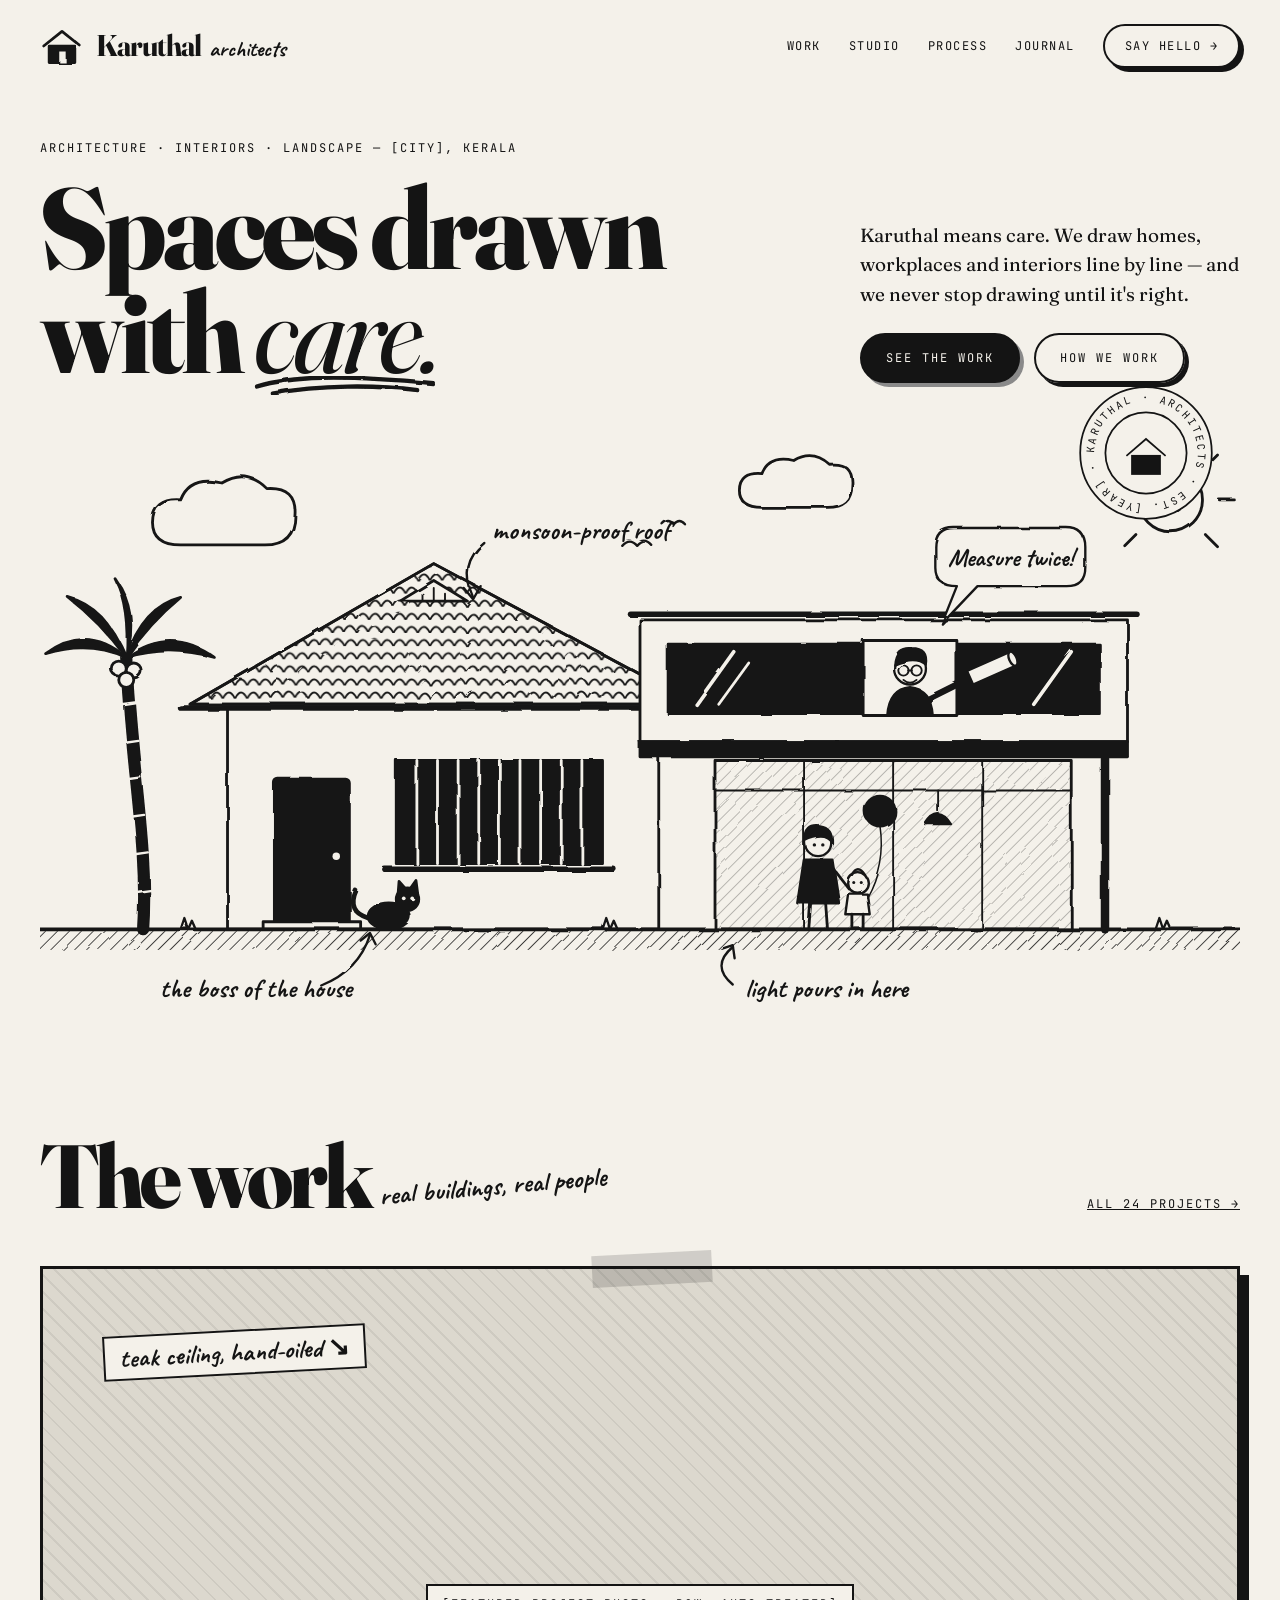
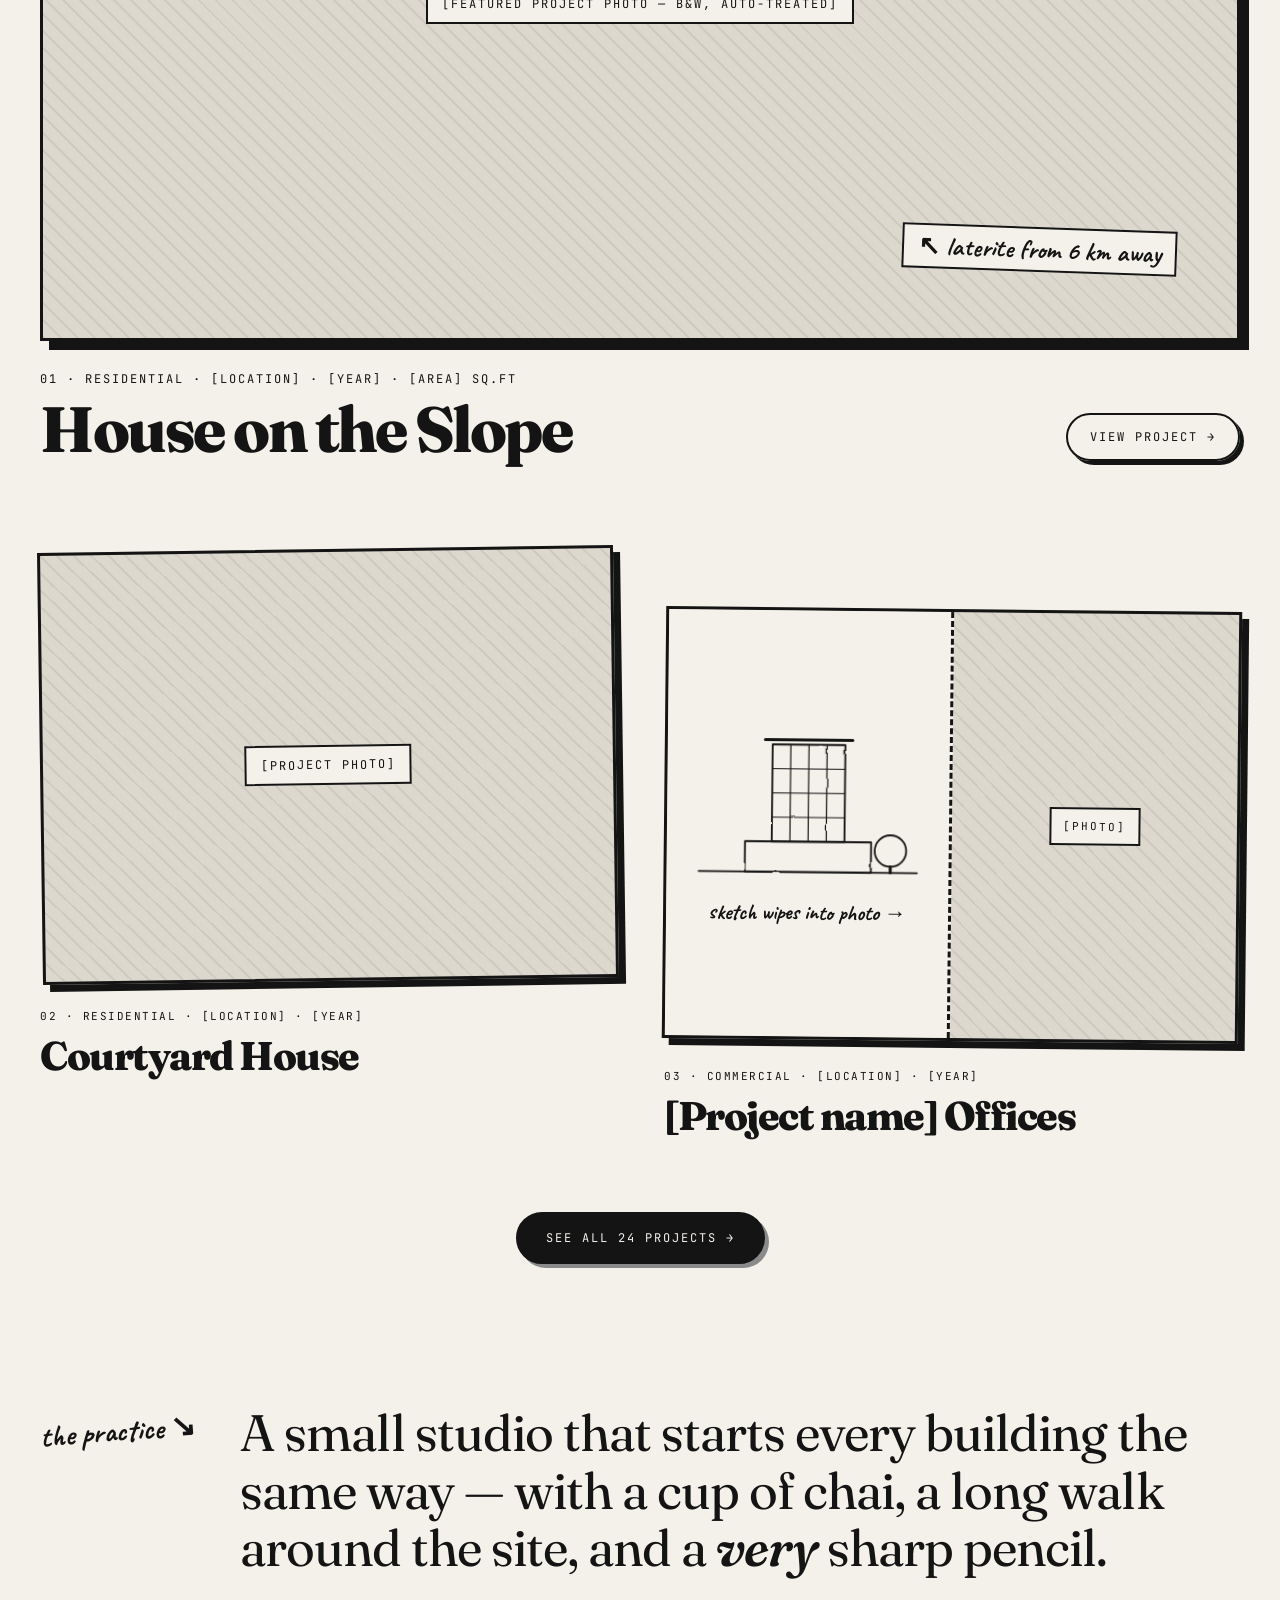
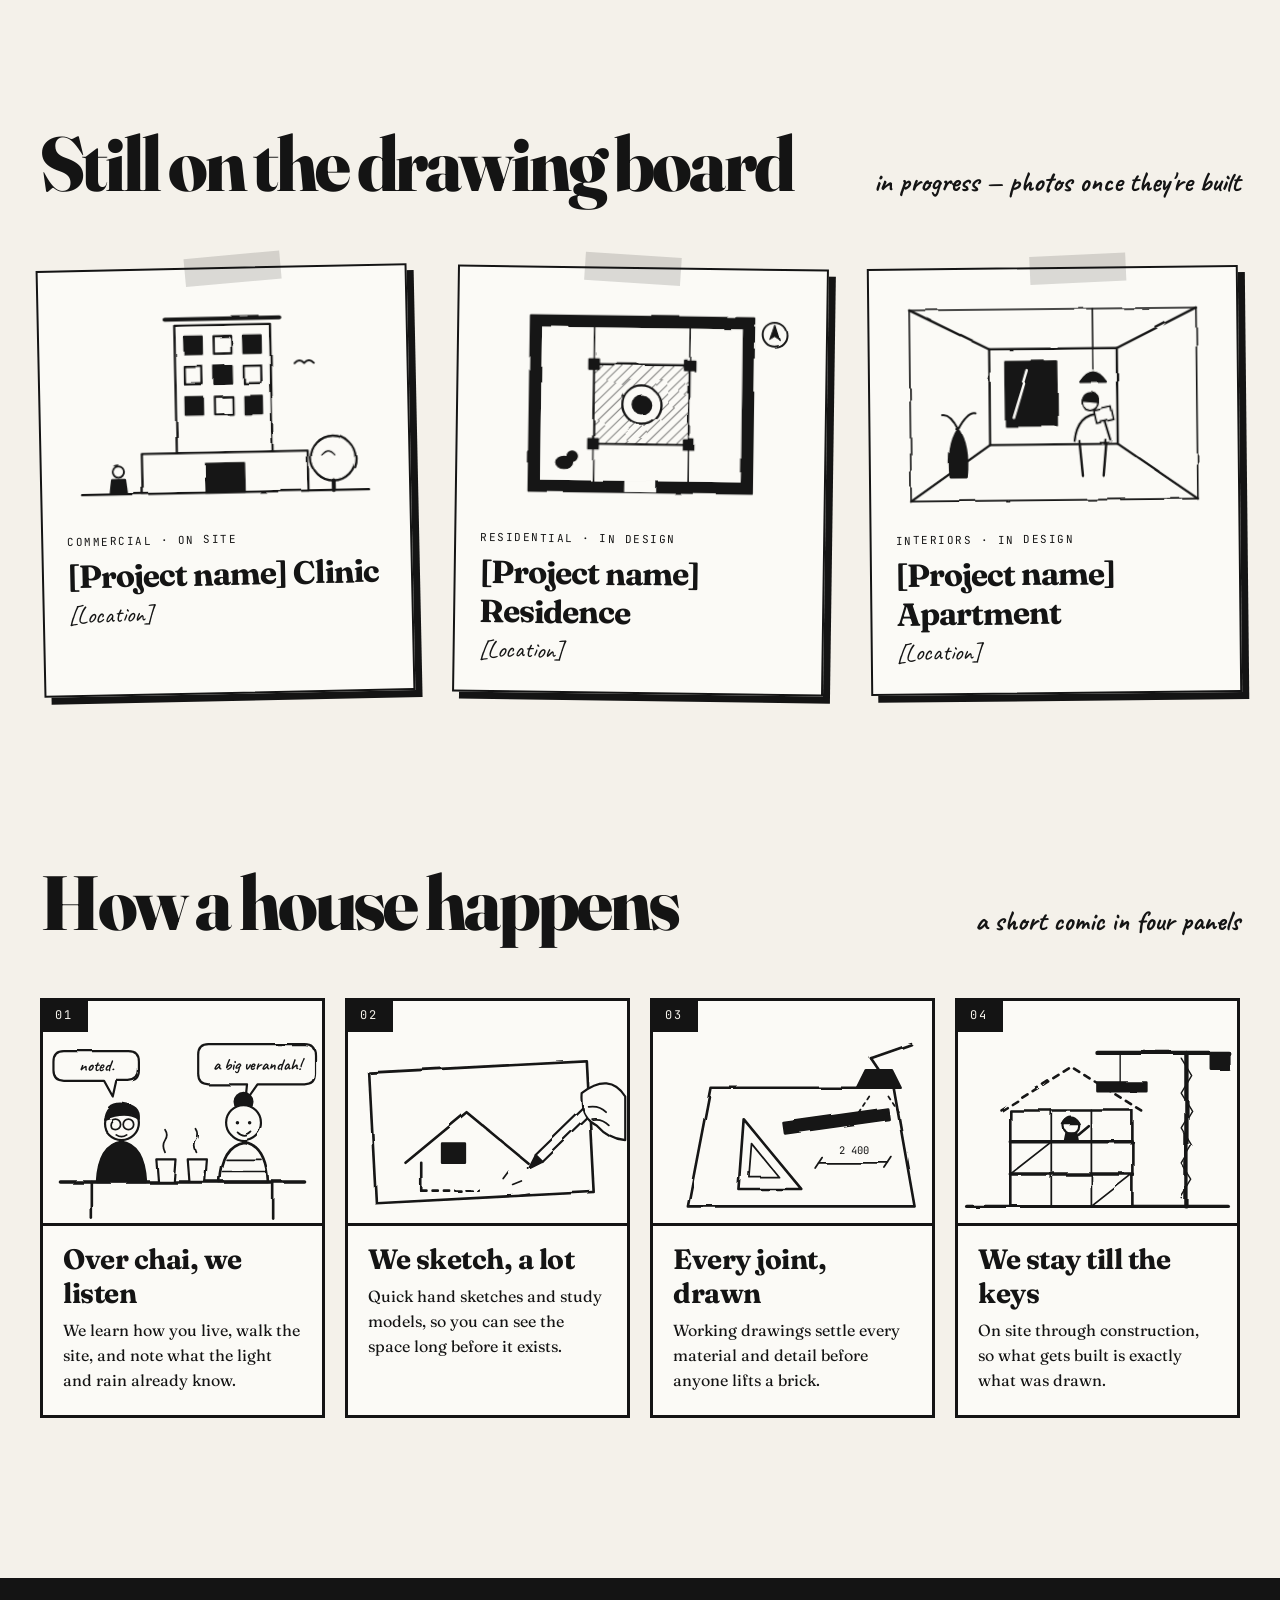
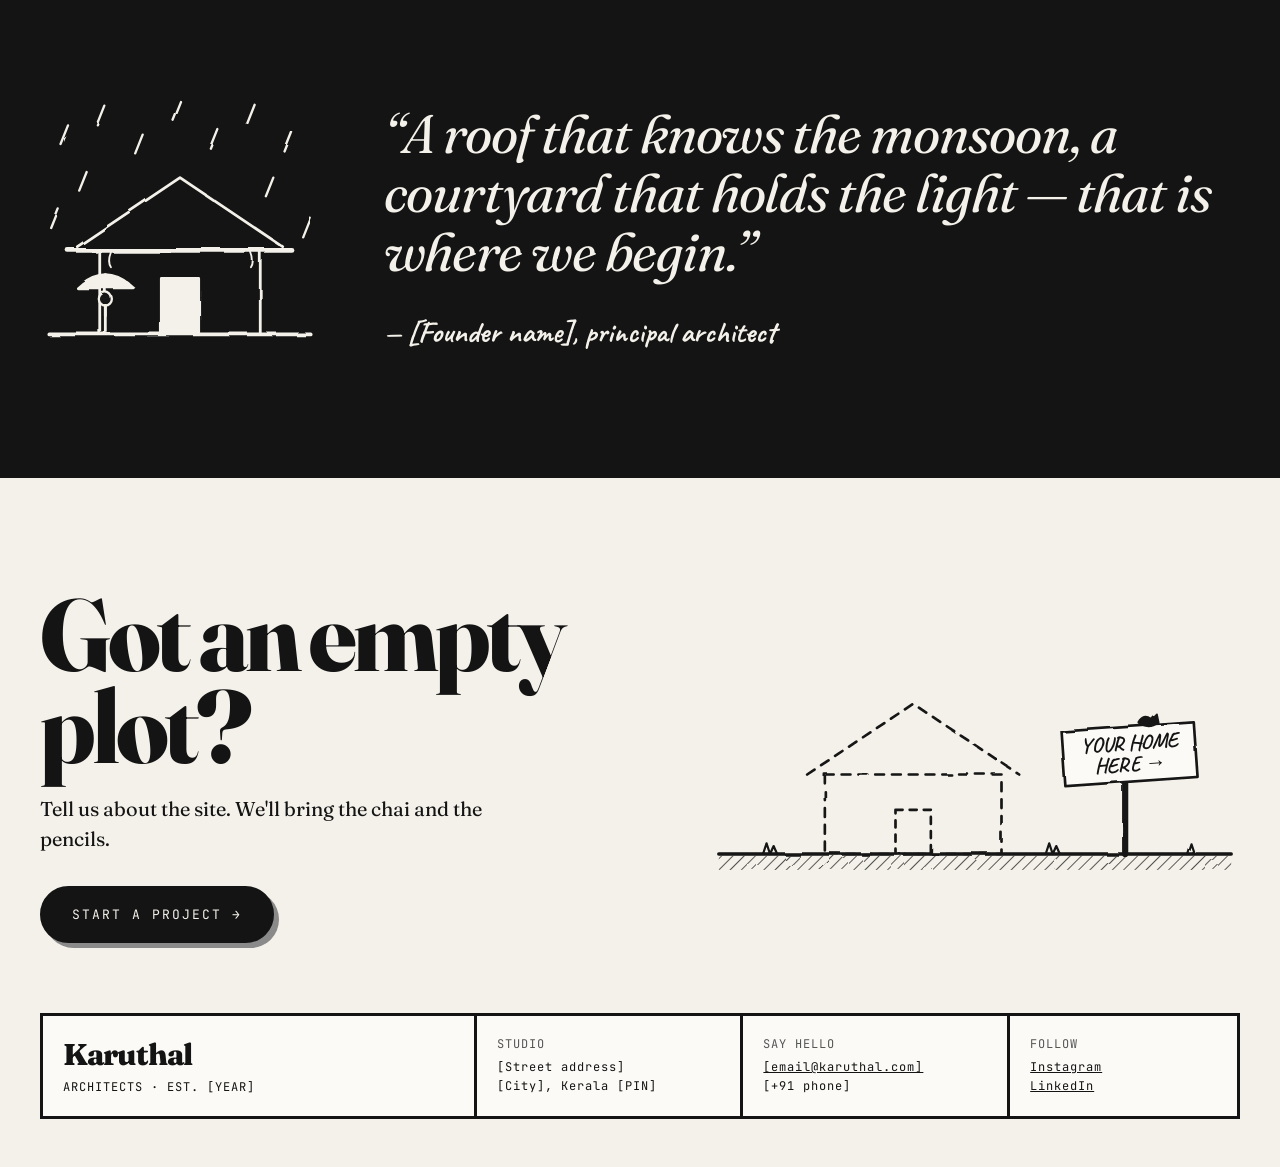
==== index.html @ b512abec "Karuthal Architects UI prototype: home, projects, project detail Co-Authored-By: Claude Opus 5.5 <no" ====
<!doctype html>
<html lang="en">
<head>
<meta charset="utf-8">
<meta name="viewport" content="width=device-width, initial-scale=1">
<title>Karuthal Architects</title>
<meta name="description" content="Karuthal Architects — architecture, interiors and landscape in Kerala.">
<link rel="preconnect" href="https://fonts.googleapis.com">
<link href="https://fonts.googleapis.com/css2?family=Fraunces:ital,opsz,wght@0,9..144,300..800;1,9..144,300..800&amp;family=Caveat:wght@500;700&amp;family=JetBrains+Mono:wght@400;500&amp;display=swap" rel="stylesheet">
<style>
body{margin:0;background:#F4F1EA}
a{color:#141414}a:hover{color:#4a4a4a}
@keyframes kspin{to{transform:rotate(360deg)}}
.kspin{animation:kspin 28s linear infinite;transform-origin:50% 50%}

.reveal .sketch{transition:clip-path .7s cubic-bezier(.7,0,.2,1)}
.reveal:hover .sketch,.reveal:focus-visible .sketch{clip-path:inset(0 100% 0 0)}
*{box-sizing:border-box}
@media (max-width:640px){header nav,section,footer{padding-left:16px!important;padding-right:16px!important}}
@media (prefers-reduced-motion: reduce){.kspin{animation:none}}
</style>
</head>
<body>
<div style="background: #F4F1EA; color: #141414; font-family: 'Fraunces', Georgia, serif; min-height: 100vh; overflow: hidden">

<!-- shared ink defs -->
<svg width="0" height="0" aria-hidden="true" style="position: absolute">
<defs>
<filter id="wob" x="-5%" y="-5%" width="110%" height="110%">
<feTurbulence type="fractalNoise" baseFrequency="0.025" numOctaves="2" seed="1" result="n">
<animate attributeName="seed" values="1;4;7;3" dur="0.8s" calcMode="discrete" repeatCount="indefinite"></animate>
</feTurbulence>
<feDisplacementMap in="SourceGraphic" in2="n" scale="3.5"></feDisplacementMap>
</filter>
<filter id="wobStill" x="-5%" y="-5%" width="110%" height="110%">
<feTurbulence type="fractalNoise" baseFrequency="0.025" numOctaves="2" seed="2" result="n"></feTurbulence>
<feDisplacementMap in="SourceGraphic" in2="n" scale="3.5"></feDisplacementMap>
</filter>
<pattern id="hatch" width="9" height="9" patternUnits="userSpaceOnUse" patternTransform="rotate(45)"><line x1="0" y1="0" x2="0" y2="9" stroke="#141414" stroke-width="1.6"></line></pattern>
<pattern id="tiles" width="26" height="14" patternUnits="userSpaceOnUse"><path d="M0 14 Q 6.5 1 13 14 Q 19.5 1 26 14" fill="none" stroke="#141414" stroke-width="2"></path></pattern>
</defs>
</svg>

<!-- NAV -->
<header>
<nav aria-label="Primary" style="max-width: 1360px; margin: 0 auto; padding: 24px 40px; display: flex; flex-wrap: wrap; align-items: center; justify-content: space-between; gap: 20px">
<a href="#" style="text-decoration: none; display: flex; align-items: center; gap: 12px">
<svg viewBox="0 0 48 48" aria-hidden="true" style="width: 44px; height: 44px" fill="none" stroke="#141414" stroke-width="3" stroke-linecap="round" stroke-linejoin="round"><g filter="url(#wobStill)"><polyline points="4,24 24,8 44,24"></polyline><rect x="10" y="24" width="28" height="18" fill="#141414"></rect><rect x="21" y="30" width="7" height="12" fill="#F4F1EA" stroke="none"></rect></g></svg>
<span style="font-size: 30px; font-weight: 700; letter-spacing: -1px; line-height: 1; font-variation-settings: 'opsz' 144">Karuthal<span style="font-family: 'Caveat', cursive; font-weight: 700; font-size: 22px; letter-spacing: 0; margin-left: 8px">architects</span></span>
</a>
<div style="display: flex; flex-wrap: wrap; align-items: center; gap: 28px; font-family: 'JetBrains Mono', monospace; font-size: 12px; letter-spacing: 1.5px">
<a href="projects.html" style="text-decoration: none">WORK</a>
<a href="#" style="text-decoration: none">STUDIO</a>
<a href="#" style="text-decoration: none">PROCESS</a>
<a href="#" style="text-decoration: none">JOURNAL</a>
<a href="#" style="text-decoration: none; border: 2.5px solid #141414; border-radius: 999px; padding: 12px 20px; box-shadow: 4px 4px 0 #141414; background: #F4F1EA">SAY HELLO →</a>
</div>
</nav>
</header>

<!-- HERO -->
<section style="max-width: 1360px; margin: 0 auto; padding: 48px 40px 0">
<div style="display: flex; flex-wrap: wrap; justify-content: space-between; align-items: flex-end; gap: 32px">
<div style="flex: 1 1 640px; min-width: 0">
<p style="margin: 0 0 20px; font-family: 'JetBrains Mono', monospace; font-size: 12px; letter-spacing: 2px">ARCHITECTURE · INTERIORS · LANDSCAPE — [CITY], KERALA</p>
<h1 style="margin: 0; font-weight: 800; font-size: clamp(60px, 9vw, 138px); line-height: 0.9; letter-spacing: -4px; font-variation-settings: 'opsz' 144">Spaces drawn<br>with <span style="position: relative; display: inline-block; font-style: italic; font-weight: 400">care.<svg viewBox="0 0 300 30" preserveAspectRatio="none" aria-hidden="true" style="position: absolute; left: 0; bottom: -14px; width: 100%; height: 26px" fill="none" stroke="#141414" stroke-width="5" stroke-linecap="round"><path d="M4 18 C 60 6, 140 4, 296 14 M 30 26 C 110 16, 200 16, 270 22" filter="url(#wobStill)"></path></svg></span></h1>
</div>
<div style="flex: 0 1 380px; display: flex; flex-direction: column; gap: 24px; align-items: flex-start">
<p style="margin: 0; font-size: 19px; line-height: 1.55; font-weight: 400">Karuthal means care. We draw homes, workplaces and interiors line by line — and we never stop drawing until it's right.</p>
<div style="display: flex; flex-wrap: wrap; gap: 14px">
<a href="projects.html" style="text-decoration: none; background: #141414; color: #F4F1EA; border: 2.5px solid #141414; border-radius: 999px; padding: 15px 24px; font-family: 'JetBrains Mono', monospace; font-size: 12px; letter-spacing: 2px; box-shadow: 4px 4px 0 #8a8a8a">SEE THE WORK</a>
<a href="#" style="text-decoration: none; border: 2.5px solid #141414; border-radius: 999px; padding: 15px 24px; font-family: 'JetBrains Mono', monospace; font-size: 12px; letter-spacing: 2px; box-shadow: 4px 4px 0 #141414">HOW WE WORK</a>
</div>
</div>
</div>

<!-- HERO ILLUSTRATION -->
<figure style="margin: 40px 0 0; position: relative">
<svg viewBox="0 0 1280 640" role="img" aria-label="Cartoon ink drawing of a Kerala home with a tiled sloping roof and a cantilevered glass studio. An architect leans out of the window saying measure twice; a family, a cat, a coconut palm, clouds and birds around it." style="width: 100%; height: auto; display: block" fill="none" stroke="#141414" stroke-width="3" stroke-linecap="round" stroke-linejoin="round">
<g filter="url(#wob)">
<!-- sky -->
<path d="M150 130 q -30 0 -30 -24 q 0 -26 30 -24 q 10 -26 44 -18 q 26 -16 48 6 q 32 -2 30 28 q 0 32 -32 32 z" fill="#F4F1EA"></path>
<path d="M770 90 q -24 0 -24 -18 q 0 -20 24 -18 q 8 -20 34 -14 q 20 -12 38 4 q 26 -2 24 22 q 0 24 -26 24 z" fill="#F4F1EA"></path>
<circle cx="1206" cy="82" r="34" fill="#F4F1EA"></circle>
<line x1="1206" y1="30" x2="1206" y2="14"></line><line x1="1258" y1="82" x2="1274" y2="82"></line><line x1="1154" y1="82" x2="1138" y2="82"></line><line x1="1243" y1="45" x2="1255" y2="33"></line><line x1="1169" y1="45" x2="1157" y2="33"></line><line x1="1243" y1="119" x2="1255" y2="131"></line><line x1="1169" y1="119" x2="1157" y2="131"></line>
<path d="M1196 78 q 3 -4 6 0 M1210 78 q 3 -4 6 0 M1196 92 q 10 8 20 0" stroke-width="2.5"></path>
<path d="M620 130 q 8 -9 16 0 q 8 -9 16 0" stroke-width="2.5"></path>
<path d="M664 108 q 6 -7 12 0 q 6 -7 12 0" stroke-width="2.5"></path>
<!-- palm -->
<path d="M110 540 C 116 450, 96 360, 92 250" stroke-width="13"></path>
<line x1="105" y1="500" x2="119" y2="498" stroke="#F4F1EA" stroke-width="2.5"></line>
<line x1="101" y1="460" x2="115" y2="458" stroke="#F4F1EA" stroke-width="2.5"></line>
<line x1="97" y1="420" x2="111" y2="418" stroke="#F4F1EA" stroke-width="2.5"></line>
<line x1="93" y1="380" x2="107" y2="378" stroke="#F4F1EA" stroke-width="2.5"></line>
<line x1="90" y1="340" x2="104" y2="338" stroke="#F4F1EA" stroke-width="2.5"></line>
<line x1="87" y1="300" x2="101" y2="298" stroke="#F4F1EA" stroke-width="2.5"></line>
<path d="M92 250 Q 50 214 6 246 Q 52 232 92 250 Z" fill="#141414"></path>
<path d="M92 250 Q 70 196 30 186 Q 64 212 92 250 Z" fill="#141414"></path>
<path d="M92 250 Q 110 196 150 186 Q 116 214 92 250 Z" fill="#141414"></path>
<path d="M92 250 Q 140 216 186 250 Q 138 236 92 250 Z" fill="#141414"></path>
<path d="M92 250 Q 96 196 80 166 Q 106 202 92 250 Z" fill="#141414"></path>
<circle cx="84" cy="262" r="8" fill="#F4F1EA"></circle><circle cx="100" cy="264" r="8" fill="#F4F1EA"></circle><circle cx="92" cy="274" r="8" fill="#F4F1EA"></circle>
<!-- house -->
<rect x="200" y="304" width="460" height="236" fill="#F4F1EA"></rect>
<polygon points="160,300 420,150 700,300" fill="url(#tiles)"></polygon>
<polygon points="160,300 420,150 700,300"></polygon>
<polygon points="384,190 420,168 456,190" fill="#F4F1EA"></polygon>
<line x1="408" y1="182" x2="408" y2="190" stroke-width="2"></line><line x1="420" y1="176" x2="420" y2="190" stroke-width="2"></line><line x1="432" y1="182" x2="432" y2="190" stroke-width="2"></line>
<line x1="150" y1="304" x2="712" y2="304" stroke-width="6"></line>
<rect x="250" y="380" width="80" height="160" rx="4" fill="#141414"></rect>
<circle cx="316" cy="462" r="4" fill="#F4F1EA" stroke="none"></circle>
<rect x="238" y="532" width="104" height="8" fill="#F4F1EA"></rect>
<rect x="380" y="360" width="220" height="110" fill="#141414"></rect>
<line x1="402" y1="360" x2="402" y2="470" stroke="#F4F1EA" stroke-width="3"></line><line x1="424" y1="360" x2="424" y2="470" stroke="#F4F1EA" stroke-width="3"></line><line x1="446" y1="360" x2="446" y2="470" stroke="#F4F1EA" stroke-width="3"></line><line x1="468" y1="360" x2="468" y2="470" stroke="#F4F1EA" stroke-width="3"></line><line x1="490" y1="360" x2="490" y2="470" stroke="#F4F1EA" stroke-width="3"></line><line x1="512" y1="360" x2="512" y2="470" stroke="#F4F1EA" stroke-width="3"></line><line x1="534" y1="360" x2="534" y2="470" stroke="#F4F1EA" stroke-width="3"></line><line x1="556" y1="360" x2="556" y2="470" stroke="#F4F1EA" stroke-width="3"></line><line x1="578" y1="360" x2="578" y2="470" stroke="#F4F1EA" stroke-width="3"></line>
<line x1="368" y1="476" x2="612" y2="476" stroke-width="6"></line>
<!-- cat -->
<path d="M350 528 Q 326 520 336 498" stroke-width="5"></path>
<ellipse cx="372" cy="526" rx="22" ry="14" fill="#141414"></ellipse>
<circle cx="392" cy="508" r="12" fill="#141414"></circle>
<polygon points="382,502 383,489 391,498" fill="#141414"></polygon><polygon points="394,498 401,488 403,503" fill="#141414"></polygon>
<circle cx="388" cy="507" r="2" fill="#F4F1EA" stroke="none"></circle><circle cx="397" cy="507" r="2" fill="#F4F1EA" stroke="none"></circle>
<!-- cantilever studio -->
<rect x="640" y="210" width="520" height="130" fill="#F4F1EA"></rect>
<line x1="630" y1="204" x2="1170" y2="204" stroke-width="6"></line>
<rect x="670" y="236" width="460" height="74" fill="#141414"></rect>
<line x1="700" y1="300" x2="740" y2="244" stroke="#F4F1EA" stroke-width="4"></line>
<line x1="724" y1="300" x2="756" y2="256" stroke="#F4F1EA" stroke-width="3"></line>
<line x1="1060" y1="300" x2="1100" y2="244" stroke="#F4F1EA" stroke-width="4"></line>
<rect x="878" y="232" width="100" height="80" fill="#F4F1EA"></rect>
<!-- architect -->
<path d="M904 312 Q 906 284 928 282 Q 950 284 952 312 Z" fill="#141414"></path>
<circle cx="928" cy="262" r="17" fill="#F4F1EA" stroke-width="2.5"></circle>
<path d="M911 258 Q 912 238 930 240 Q 948 240 945 258 Q 934 248 911 258 Z" fill="#141414" stroke-width="2"></path>
<circle cx="921" cy="264" r="5.5" stroke-width="2"></circle><circle cx="935" cy="264" r="5.5" stroke-width="2"></circle><line x1="926" y1="264" x2="930" y2="264" stroke-width="2"></line>
<path d="M921 274 Q 928 280 935 274" stroke-width="2"></path>
<line x1="948" y1="294" x2="996" y2="270" stroke-width="7"></line>
<g transform="rotate(-24 1014 262)"><rect x="990" y="254" width="50" height="16" fill="#F4F1EA" stroke-width="2.5"></rect><ellipse cx="1040" cy="262" rx="4" ry="8" fill="#F4F1EA" stroke-width="2.5"></ellipse></g>
<path d="M975 112 H1095 Q1115 112 1115 132 V154 Q1115 174 1095 174 H1000 L962 214 L978 174 Q955 174 955 154 V132 Q955 112 975 112 Z" fill="#F4F1EA" stroke-width="2.5"></path>
<!-- underside -->
<rect x="640" y="340" width="520" height="16" fill="#141414"></rect>
<rect x="720" y="360" width="380" height="180" fill="#F4F1EA"></rect>
<rect x="720" y="360" width="380" height="180" fill="url(#hatch)" opacity="0.35" stroke="none"></rect>
<line x1="720" y1="392" x2="1100" y2="392" stroke-width="2"></line>
<line x1="815" y1="360" x2="815" y2="540" stroke-width="2"></line><line x1="910" y1="360" x2="910" y2="540" stroke-width="2"></line><line x1="1005" y1="360" x2="1005" y2="540" stroke-width="2"></line>
<line x1="958" y1="392" x2="958" y2="414" stroke-width="2"></line><path d="M944 428 Q 958 406 972 428 Z" fill="#141414" stroke-width="2"></path>
<line x1="1136" y1="356" x2="1136" y2="540" stroke-width="9"></line>
<!-- family -->
<circle cx="830" cy="448" r="14" fill="#F4F1EA" stroke-width="2.5"></circle>
<path d="M816 446 Q 816 428 832 430 Q 846 432 845 448 Q 838 436 816 446 Z" fill="#141414" stroke-width="2"></path>
<circle cx="826" cy="450" r="1.8" fill="#141414" stroke="none"></circle><circle cx="835" cy="450" r="1.8" fill="#141414" stroke="none"></circle>
<path d="M815 466 L845 466 L852 512 L808 512 Z" fill="#141414"></path>
<line x1="822" y1="512" x2="820" y2="540"></line><line x1="838" y1="512" x2="840" y2="540"></line>
<line x1="845" y1="474" x2="862" y2="496" stroke-width="3"></line>
<circle cx="872" cy="490" r="11" fill="#F4F1EA" stroke-width="2.5"></circle>
<circle cx="868" cy="490" r="1.6" fill="#141414" stroke="none"></circle><circle cx="876" cy="490" r="1.6" fill="#141414" stroke="none"></circle>
<path d="M866 482 Q 872 470 880 482" stroke-width="2.5"></path>
<path d="M862 502 L882 502 L885 524 L859 524 Z" fill="#F4F1EA" stroke-width="2.5"></path>
<line x1="866" y1="524" x2="866" y2="540"></line><line x1="878" y1="524" x2="878" y2="540"></line>
<path d="M882 506 Q 902 470 896 430" stroke-width="1.6"></path>
<circle cx="896" cy="414" r="16" fill="#141414"></circle>
<!-- ground -->
<line x1="0" y1="540" x2="1280" y2="540" stroke-width="4"></line>
<rect x="0" y="542" width="1280" height="20" fill="url(#hatch)" stroke="none"></rect>
<path d="M150 540 l 4 -12 l 4 12 l 4 -9 l 4 9" stroke-width="2.5"></path>
<path d="M600 540 l 4 -12 l 4 12 l 4 -9 l 4 9" stroke-width="2.5"></path>
<path d="M1190 540 l 4 -12 l 4 12 l 4 -9 l 4 9" stroke-width="2.5"></path>
<!-- notes -->
<path d="M474 128 Q 446 150 462 186" stroke-width="2.5"></path>
<polyline points="452,176 462,188 470,174" stroke-width="2.5"></polyline>
<path d="M740 600 Q 716 580 740 560" stroke-width="2.5"></path>
<polyline points="728,562 740,558 742,572" stroke-width="2.5"></polyline>
<path d="M300 600 Q 340 584 352 546" stroke-width="2.5"></path>
<polyline points="342,552 352,544 358,556" stroke-width="2.5"></polyline>
</g>
<g fill="#141414" stroke="none" style="font-family: 'Caveat', cursive; font-weight: 700">
<text x="1035" y="152" text-anchor="middle" font-size="27">Measure twice!</text>
<text x="482" y="124" font-size="28">monsoon-proof roof</text>
<text x="752" y="612" font-size="28">light pours in here</text>
<text x="128" y="612" font-size="28">the boss of the house</text>
</g>
</svg>
<!-- rotating stamp -->
<svg viewBox="0 0 200 200" aria-hidden="true" style="position: absolute; right: 2%; top: -40px; width: 140px; height: 140px" fill="none" stroke="#141414" stroke-width="2.5">
<defs><path id="ring" d="M100 100 m -74 0 a 74 74 0 1 1 148 0 a 74 74 0 1 1 -148 0"></path></defs>
<g class="kspin"><circle cx="100" cy="100" r="94" fill="#F4F1EA"></circle><circle cx="100" cy="100" r="58"></circle>
<text fill="#141414" stroke="none" style="font-family: 'JetBrains Mono', monospace; font-size: 15px; letter-spacing: 3.6px"><textPath href="#ring">KARUTHAL · ARCHITECTS · EST. [YEAR] ·</textPath></text></g>
<polyline points="72,104 100,80 128,104"></polyline><rect x="80" y="104" width="40" height="26" fill="#141414"></rect>
</svg>
</figure>
</section>

<!-- THE WORK (photo-led) -->
<section style="max-width: 1360px; margin: 110px auto 0; padding: 0 40px">
<div style="display: flex; flex-wrap: wrap; justify-content: space-between; align-items: baseline; gap: 16px">
<h2 style="margin: 0; font-weight: 800; font-size: clamp(56px, 7vw, 100px); letter-spacing: -4px; line-height: 0.95; font-variation-settings: 'opsz' 144">The work <span style="font-family: 'Caveat', cursive; font-weight: 700; font-size: 0.3em; letter-spacing: 0; display: inline-block; transform: rotate(-5deg); vertical-align: middle">real buildings, real people</span></h2>
<a href="projects.html" style="font-family: 'JetBrains Mono', monospace; font-size: 12px; letter-spacing: 2px">ALL 24 PROJECTS →</a>
</div>

<!-- feature -->
<a href="project.html" style="display: block; margin-top: 48px; text-decoration: none; color: #141414">
<div style="position: relative; aspect-ratio: 16 / 9; border: 3px solid #141414; box-shadow: 9px 9px 0 #141414; background-color: #DCD8CE; background-image: repeating-linear-gradient(45deg, rgba(20,20,20,0.07) 0 2px, transparent 2px 12px)">
<span aria-hidden="true" style="position: absolute; top: -16px; left: 46%; width: 120px; height: 32px; background: rgba(20,20,20,0.16); transform: rotate(-3deg)"></span>
<span style="position: absolute; left: 50%; top: 50%; transform: translate(-50%, -50%); max-width: 80%; text-align: center; background: #F4F1EA; border: 2px solid #141414; padding: 10px 14px; font-family: 'JetBrains Mono', monospace; font-size: 12px; letter-spacing: 2px">[FEATURED PROJECT PHOTO — B&amp;W, AUTO-TREATED]</span>
<span style="position: absolute; left: 5%; top: 9%; background: #F4F1EA; border: 2px solid #141414; padding: 4px 14px; font-family: 'Caveat', cursive; font-weight: 700; font-size: 26px; transform: rotate(-3deg)">teak ceiling, hand-oiled ↘</span>
<span style="position: absolute; right: 5%; bottom: 10%; background: #F4F1EA; border: 2px solid #141414; padding: 4px 14px; font-family: 'Caveat', cursive; font-weight: 700; font-size: 26px; transform: rotate(2deg)">↖ laterite from 6 km away</span>
</div>
<div style="display: flex; flex-wrap: wrap; justify-content: space-between; align-items: flex-end; gap: 20px; margin-top: 30px">
<div style="min-width: 0">
<p style="margin: 0; font-family: 'JetBrains Mono', monospace; font-size: 12px; letter-spacing: 2px">01 · RESIDENTIAL · [LOCATION] · [YEAR] · [AREA] SQ.FT</p>
<h3 style="margin: 10px 0 0; font-weight: 800; font-size: clamp(40px, 5vw, 64px); letter-spacing: -2.5px; line-height: 1">House on the Slope</h3>
</div>
<span style="border: 2.5px solid #141414; border-radius: 999px; padding: 14px 22px; box-shadow: 4px 4px 0 #141414; font-family: 'JetBrains Mono', monospace; font-size: 12px; letter-spacing: 2px">VIEW PROJECT →</span>
</div>
</a>

<!-- two more -->
<div style="display: flex; flex-wrap: wrap; gap: 48px; margin-top: 88px">
<a href="project.html" style="flex: 1 1 520px; min-width: 0; text-decoration: none; color: #141414">
<div style="position: relative; aspect-ratio: 4 / 3; border: 3px solid #141414; box-shadow: 7px 7px 0 #141414; background-color: #DCD8CE; background-image: repeating-linear-gradient(45deg, rgba(20,20,20,0.07) 0 2px, transparent 2px 12px); transform: rotate(-0.8deg)">
<span style="position: absolute; left: 50%; top: 50%; transform: translate(-50%, -50%); max-width: 80%; text-align: center; background: #F4F1EA; border: 2px solid #141414; padding: 10px 14px; font-family: 'JetBrains Mono', monospace; font-size: 12px; letter-spacing: 2px">[PROJECT PHOTO]</span>
</div>
<p style="margin: 28px 0 0; font-family: 'JetBrains Mono', monospace; font-size: 11px; letter-spacing: 1.5px">02 · RESIDENTIAL · [LOCATION] · [YEAR]</p>
<h3 style="margin: 8px 0 0; font-weight: 800; font-size: 40px; letter-spacing: -1.5px">Courtyard House</h3>
</a>
<a href="project.html" class="reveal" style="flex: 1 1 520px; min-width: 0; text-decoration: none; color: #141414; margin-top: 60px">
<div style="position: relative; aspect-ratio: 4 / 3; border: 3px solid #141414; box-shadow: 7px 7px 0 #141414; background-color: #DCD8CE; background-image: repeating-linear-gradient(45deg, rgba(20,20,20,0.07) 0 2px, transparent 2px 12px); transform: rotate(0.6deg); overflow: hidden">
<span style="position: absolute; left: 75%; top: 50%; transform: translate(-50%, -50%); max-width: 44%; text-align: center; background: #F4F1EA; border: 2px solid #141414; padding: 10px 12px; font-family: 'JetBrains Mono', monospace; font-size: 11px; letter-spacing: 2px">[PHOTO]</span>
<div class="sketch" style="position: absolute; left: 0; top: 0; bottom: 0; width: 50%; background: #F4F1EA; border-right: 3px dashed #141414; display: flex; flex-direction: column; align-items: center; justify-content: center; gap: 8px">
<svg viewBox="0 0 400 280" aria-hidden="true" style="width: 86%; height: auto" fill="none" stroke="#141414" stroke-width="3" stroke-linecap="round" stroke-linejoin="round"><g filter="url(#wob)">
<line x1="20" y1="250" x2="380" y2="250"></line>
<rect x="140" y="40" width="120" height="160"></rect>
<line x1="170" y1="40" x2="170" y2="200" stroke-width="2"></line><line x1="200" y1="40" x2="200" y2="200" stroke-width="2"></line><line x1="230" y1="40" x2="230" y2="200" stroke-width="2"></line>
<line x1="140" y1="80" x2="260" y2="80" stroke-width="2"></line><line x1="140" y1="120" x2="260" y2="120" stroke-width="2"></line><line x1="140" y1="160" x2="260" y2="160" stroke-width="2"></line>
<rect x="96" y="200" width="208" height="50"></rect>
<line x1="128" y1="32" x2="272" y2="32" stroke-width="5"></line>
<circle cx="336" cy="214" r="26"></circle><line x1="336" y1="240" x2="336" y2="250" stroke-width="5"></line>
</g></svg>
<span style="font-family: 'Caveat', cursive; font-weight: 700; font-size: 22px">sketch wipes into photo →</span>
</div>
</div>
<p style="margin: 28px 0 0; font-family: 'JetBrains Mono', monospace; font-size: 11px; letter-spacing: 1.5px">03 · COMMERCIAL · [LOCATION] · [YEAR]</p>
<h3 style="margin: 8px 0 0; font-weight: 800; font-size: 40px; letter-spacing: -1.5px">[Project name] Offices</h3>
</a>
</div>
<div style="display: flex; justify-content: center; margin-top: 72px">
<a href="projects.html" style="text-decoration: none; background: #141414; color: #F4F1EA; border: 2.5px solid #141414; border-radius: 999px; padding: 16px 28px; font-family: 'JetBrains Mono', monospace; font-size: 12px; letter-spacing: 2px; box-shadow: 4px 4px 0 #8a8a8a">SEE ALL 24 PROJECTS →</a>
</div>
</section>

<!-- PRACTICE -->
<section style="max-width: 1360px; margin: 140px auto 0; padding: 0 40px">
<div style="display: flex; flex-wrap: wrap; gap: 40px; align-items: flex-start">
<p style="flex: 0 0 160px; margin: 8px 0 0; font-family: 'Caveat', cursive; font-weight: 700; font-size: 30px; transform: rotate(-4deg)">the practice ↘</p>
<p style="flex: 1 1 600px; min-width: 0; margin: 0; font-size: clamp(32px, 4vw, 54px); line-height: 1.12; letter-spacing: -1px; font-weight: 400">A small studio that starts every building the same way — with a cup of chai, a long walk around the site, and a <em style="font-weight: 600">very</em> sharp pencil.</p>
</div>
</section>

<!-- IN PROGRESS: sketch-only cards, no photos yet -->
<section style="max-width: 1360px; margin: 140px auto 0; padding: 0 40px">
<div style="display: flex; flex-wrap: wrap; justify-content: space-between; align-items: baseline; gap: 16px">
<h2 style="margin: 0; font-weight: 800; font-size: clamp(52px, 6vw, 84px); letter-spacing: -3px; font-variation-settings: 'opsz' 144">Still on the drawing board</h2>
<p style="margin: 0; font-family: 'Caveat', cursive; font-weight: 700; font-size: 28px">in progress — photos once they're built</p>
</div>
<div style="display: flex; flex-wrap: wrap; gap: 44px; margin-top: 56px">

<a href="projects.html" style="flex: 1 1 360px; min-width: 0; position: relative; text-decoration: none; border: 2.5px solid #141414; background: #FBFAF6; box-shadow: 7px 7px 0 #141414; transform: rotate(-1.2deg); display: flex; flex-direction: column">
<span aria-hidden="true" style="position: absolute; top: -14px; left: 40%; width: 96px; height: 28px; background: rgba(20,20,20,0.14); transform: rotate(-4deg)"></span>
<div style="padding: 24px 24px 8px">
<svg viewBox="0 0 400 280" aria-hidden="true" style="width: 100%; height: auto; display: block" fill="none" stroke="#141414" stroke-width="3" stroke-linecap="round" stroke-linejoin="round"><g filter="url(#wobStill)">
<line x1="20" y1="250" x2="380" y2="250"></line>
<rect x="140" y="40" width="120" height="160" fill="#FBFAF6"></rect>
<rect x="152" y="54" width="22" height="22" fill="#141414"></rect><rect x="189" y="54" width="22" height="22"></rect><rect x="226" y="54" width="22" height="22" fill="#141414"></rect>
<rect x="152" y="92" width="22" height="22"></rect><rect x="189" y="92" width="22" height="22" fill="#141414"></rect><rect x="226" y="92" width="22" height="22"></rect>
<rect x="152" y="130" width="22" height="22" fill="#141414"></rect><rect x="189" y="130" width="22" height="22"></rect><rect x="226" y="130" width="22" height="22" fill="#141414"></rect>
<rect x="96" y="200" width="208" height="50" fill="#FBFAF6"></rect>
<rect x="176" y="214" width="48" height="36" fill="#141414"></rect>
<line x1="128" y1="32" x2="272" y2="32" stroke-width="5"></line>
<circle cx="336" cy="210" r="28" fill="#FBFAF6"></circle><path d="M322 206 q 8 -10 16 0" stroke-width="2"></path>
<line x1="336" y1="238" x2="336" y2="250" stroke-width="5"></line>
<circle cx="66" cy="222" r="7" fill="#FBFAF6" stroke-width="2.5"></circle>
<path d="M58 232 L74 232 L76 248 L56 248 Z" fill="#141414"></path>
<path d="M290 90 q 6 -7 12 0 q 6 -7 12 0" stroke-width="2.5"></path>
</g></svg>
</div>
<div style="padding: 8px 24px 26px">
<p style="margin: 0; font-family: 'JetBrains Mono', monospace; font-size: 11px; letter-spacing: 1.5px">COMMERCIAL · ON SITE</p>
<h3 style="margin: 8px 0 0; font-weight: 700; font-size: 32px; letter-spacing: -1px">[Project name] Clinic</h3>
<p style="margin: 4px 0 0; font-family: 'Caveat', cursive; font-size: 24px">[Location]</p>
</div>
</a>

<a href="projects.html" style="flex: 1 1 360px; min-width: 0; position: relative; text-decoration: none; border: 2.5px solid #141414; background: #FBFAF6; box-shadow: 7px 7px 0 #141414; transform: rotate(0.8deg); display: flex; flex-direction: column">
<span aria-hidden="true" style="position: absolute; top: -14px; left: 34%; width: 96px; height: 28px; background: rgba(20,20,20,0.14); transform: rotate(3deg)"></span>
<div style="padding: 24px 24px 8px">
<svg viewBox="0 0 400 280" aria-hidden="true" style="width: 100%; height: auto; display: block" fill="none" stroke="#141414" stroke-width="3" stroke-linecap="round" stroke-linejoin="round"><g filter="url(#wobStill)">
<rect x="60" y="30" width="280" height="220" fill="#141414"></rect>
<rect x="74" y="44" width="252" height="192" fill="#FBFAF6" stroke="none"></rect>
<rect x="140" y="90" width="120" height="100" fill="url(#hatch)"></rect>
<rect x="134" y="84" width="12" height="12" fill="#141414"></rect><rect x="254" y="84" width="12" height="12" fill="#141414"></rect><rect x="134" y="184" width="12" height="12" fill="#141414"></rect><rect x="254" y="184" width="12" height="12" fill="#141414"></rect>
<line x1="140" y1="44" x2="140" y2="84" stroke-width="2"></line><line x1="260" y1="44" x2="260" y2="84" stroke-width="2"></line><line x1="140" y1="196" x2="140" y2="236" stroke-width="2"></line><line x1="260" y1="196" x2="260" y2="236" stroke-width="2"></line>
<circle cx="200" cy="140" r="24" fill="#FBFAF6"></circle><circle cx="200" cy="140" r="11" fill="#141414"></circle>
<rect x="180" y="236" width="40" height="14" fill="#FBFAF6" stroke="none"></rect>
<ellipse cx="104" cy="214" rx="10" ry="7" fill="#141414"></ellipse><circle cx="114" cy="206" r="6" fill="#141414"></circle>
<circle cx="366" cy="50" r="15" fill="#FBFAF6" stroke-width="2.5"></circle><polygon points="366,38 372,56 366,52 360,56" fill="#141414" stroke-width="1.5"></polygon>
</g></svg>
</div>
<div style="padding: 8px 24px 26px">
<p style="margin: 0; font-family: 'JetBrains Mono', monospace; font-size: 11px; letter-spacing: 1.5px">RESIDENTIAL · IN DESIGN</p>
<h3 style="margin: 8px 0 0; font-weight: 700; font-size: 32px; letter-spacing: -1px">[Project name] Residence</h3>
<p style="margin: 4px 0 0; font-family: 'Caveat', cursive; font-size: 24px">[Location]</p>
</div>
</a>

<a href="projects.html" style="flex: 1 1 360px; min-width: 0; position: relative; text-decoration: none; border: 2.5px solid #141414; background: #FBFAF6; box-shadow: 7px 7px 0 #141414; transform: rotate(-0.6deg); display: flex; flex-direction: column">
<span aria-hidden="true" style="position: absolute; top: -14px; left: 44%; width: 96px; height: 28px; background: rgba(20,20,20,0.14); transform: rotate(-2deg)"></span>
<div style="padding: 24px 24px 8px">
<svg viewBox="0 0 400 280" aria-hidden="true" style="width: 100%; height: auto; display: block" fill="none" stroke="#141414" stroke-width="3" stroke-linecap="round" stroke-linejoin="round"><g filter="url(#wobStill)">
<rect x="20" y="20" width="360" height="240" stroke-width="2"></rect>
<rect x="120" y="70" width="160" height="120" fill="#FBFAF6"></rect>
<line x1="20" y1="20" x2="120" y2="70"></line><line x1="380" y1="20" x2="280" y2="70"></line><line x1="20" y1="260" x2="120" y2="190"></line><line x1="380" y1="260" x2="280" y2="190"></line>
<rect x="140" y="86" width="64" height="80" fill="#141414"></rect>
<line x1="150" y1="156" x2="168" y2="98" stroke="#FBFAF6" stroke-width="3"></line>
<line x1="250" y1="20" x2="250" y2="96" stroke-width="2"></line>
<path d="M234 112 Q 250 88 266 112 Z" fill="#141414"></path>
<path d="M226 186 Q 230 150 262 152 L 272 186" fill="#FBFAF6"></path>
<circle cx="246" cy="138" r="10" fill="#FBFAF6" stroke-width="2.5"></circle>
<path d="M236 136 Q 238 124 250 126 Q 258 128 256 138 Z" fill="#141414" stroke-width="2"></path>
<rect x="252" y="146" width="22" height="16" fill="#FBFAF6" stroke-width="2.5" transform="rotate(-12 263 154)"></rect>
<path d="M232 186 L 236 230 M 266 186 L 262 230" stroke-width="3"></path>
<path d="M70 230 Q 66 190 80 170 Q 94 190 90 230 Z" fill="#141414"></path>
<path d="M80 170 Q 70 150 60 152 M80 170 Q 92 148 102 150" stroke-width="2.5"></path>
</g></svg>
</div>
<div style="padding: 8px 24px 26px">
<p style="margin: 0; font-family: 'JetBrains Mono', monospace; font-size: 11px; letter-spacing: 1.5px">INTERIORS · IN DESIGN</p>
<h3 style="margin: 8px 0 0; font-weight: 700; font-size: 32px; letter-spacing: -1px">[Project name] Apartment</h3>
<p style="margin: 4px 0 0; font-family: 'Caveat', cursive; font-size: 24px">[Location]</p>
</div>
</a>

</div>
</section>

<!-- PROCESS as comic strip -->
<section style="max-width: 1360px; margin: 160px auto 0; padding: 0 40px">
<div style="display: flex; flex-wrap: wrap; justify-content: space-between; align-items: baseline; gap: 16px">
<h2 style="margin: 0; font-weight: 800; font-size: clamp(52px, 6vw, 84px); letter-spacing: -3px; font-variation-settings: 'opsz' 144">How a house happens</h2>
<p style="margin: 0; font-family: 'Caveat', cursive; font-weight: 700; font-size: 28px">a short comic in four panels</p>
</div>
<div style="display: flex; flex-wrap: wrap; gap: 20px; margin-top: 48px">

<div style="flex: 1 1 280px; min-width: 0; border: 3px solid #141414; background: #FBFAF6; display: flex; flex-direction: column">
<div style="display: flex"><span style="border-right: 3px solid #141414; border-bottom: 3px solid #141414; background: #141414; color: #F4F1EA; padding: 6px 12px; font-family: 'JetBrains Mono', monospace; font-size: 12px; letter-spacing: 2px">01</span></div>
<svg viewBox="0 0 320 220" aria-hidden="true" style="width: 100%; height: auto; display: block" fill="none" stroke="#141414" stroke-width="3" stroke-linecap="round" stroke-linejoin="round"><g filter="url(#wobStill)">
<path d="M190 14 H300 Q312 14 312 26 V48 Q312 60 300 60 H246 L232 80 L234 60 H190 Q178 60 178 48 V26 Q178 14 190 14 Z" fill="#FBFAF6" stroke-width="2.5"></path>
<path d="M24 22 H98 Q110 22 110 34 V44 Q110 56 98 56 H84 L80 74 L70 56 H24 Q12 56 12 44 V34 Q12 22 24 22 Z" fill="#FBFAF6" stroke-width="2.5"></path>
<path d="M62 172 Q 64 130 90 126 Q 116 130 118 172 Z" fill="#141414"></path>
<circle cx="90" cy="104" r="20" fill="#FBFAF6" stroke-width="2.5"></circle>
<path d="M70 100 Q 72 80 92 82 Q 112 84 110 100 Q 96 90 70 100 Z" fill="#141414" stroke-width="2"></path>
<circle cx="83" cy="106" r="6" stroke-width="2"></circle><circle cx="98" cy="106" r="6" stroke-width="2"></circle>
<path d="M84 118 Q 90 122 96 118" stroke-width="2"></path>
<path d="M202 172 Q 204 130 230 126 Q 256 130 258 172 Z" fill="#FBFAF6"></path>
<line x1="210" y1="146" x2="250" y2="146" stroke-width="2"></line><line x1="206" y1="160" x2="254" y2="160" stroke-width="2"></line>
<circle cx="230" cy="80" r="10" fill="#141414"></circle>
<circle cx="230" cy="104" r="20" fill="#FBFAF6" stroke-width="2.5"></circle>
<circle cx="223" cy="104" r="2" fill="#141414" stroke="none"></circle><circle cx="237" cy="104" r="2" fill="#141414" stroke="none"></circle>
<path d="M222 114 Q 230 122 238 114" stroke-width="2"></path>
<line x1="20" y1="172" x2="300" y2="172" stroke-width="4"></line>
<line x1="56" y1="172" x2="56" y2="214"></line><line x1="264" y1="172" x2="264" y2="214"></line>
<polygon points="132,172 150,172 152,146 130,146" fill="#FBFAF6" stroke-width="2.5"></polygon>
<polygon points="168,172 186,172 188,146 166,146" fill="#FBFAF6" stroke-width="2.5"></polygon>
<path d="M140 138 q -4 -8 0 -14 q 4 -6 0 -12 M176 138 q -4 -8 0 -14 q 4 -6 0 -12" stroke-width="2"></path>
</g>
<g fill="#141414" stroke="none" style="font-family: 'Caveat', cursive; font-weight: 700"><text x="245" y="44" text-anchor="middle" font-size="19">a big verandah!</text><text x="61" y="45" text-anchor="middle" font-size="19">noted.</text></g>
</svg>
<div style="padding: 16px 20px 22px; border-top: 3px solid #141414">
<h3 style="margin: 0; font-weight: 700; font-size: 28px; letter-spacing: -0.5px">Over chai, we listen</h3>
<p style="margin: 8px 0 0; font-size: 16px; line-height: 1.55">We learn how you live, walk the site, and note what the light and rain already know.</p>
</div>
</div>

<div style="flex: 1 1 280px; min-width: 0; border: 3px solid #141414; background: #FBFAF6; display: flex; flex-direction: column">
<div style="display: flex"><span style="border-right: 3px solid #141414; border-bottom: 3px solid #141414; background: #141414; color: #F4F1EA; padding: 6px 12px; font-family: 'JetBrains Mono', monospace; font-size: 12px; letter-spacing: 2px">02</span></div>
<svg viewBox="0 0 320 220" aria-hidden="true" style="width: 100%; height: auto; display: block" fill="none" stroke="#141414" stroke-width="3" stroke-linecap="round" stroke-linejoin="round"><g filter="url(#wobStill)">
<rect x="28" y="40" width="250" height="150" fill="#FBFAF6" transform="rotate(-3 153 115)"></rect>
<polyline points="66,150 136,92 206,150"></polyline>
<line x1="84" y1="150" x2="84" y2="182"></line>
<line x1="84" y1="182" x2="150" y2="182" stroke-dasharray="6 7"></line>
<rect x="108" y="128" width="26" height="22" fill="#141414"></rect>
<polygon points="214,140 222,148 300,72 292,64" fill="#FBFAF6" stroke-width="2.5"></polygon>
<polygon points="206,156 214,140 222,148" fill="#141414" stroke-width="2"></polygon>
<path d="M268 70 Q 300 46 318 74 L 318 124 Q 298 122 284 106 Q 266 98 268 70 Z" fill="#FBFAF6" stroke-width="2.5"></path>
<path d="M276 86 Q 288 84 296 92 M 280 100 Q 290 98 298 106" stroke-width="2"></path>
<path d="M190 176 l 10 -4 M 196 188 l 12 -2 M 178 168 l 6 -8" stroke-width="2"></path>
</g></svg>
<div style="padding: 16px 20px 22px; border-top: 3px solid #141414">
<h3 style="margin: 0; font-weight: 700; font-size: 28px; letter-spacing: -0.5px">We sketch, a lot</h3>
<p style="margin: 8px 0 0; font-size: 16px; line-height: 1.55">Quick hand sketches and study models, so you can see the space long before it exists.</p>
</div>
</div>

<div style="flex: 1 1 280px; min-width: 0; border: 3px solid #141414; background: #FBFAF6; display: flex; flex-direction: column">
<div style="display: flex"><span style="border-right: 3px solid #141414; border-bottom: 3px solid #141414; background: #141414; color: #F4F1EA; padding: 6px 12px; font-family: 'JetBrains Mono', monospace; font-size: 12px; letter-spacing: 2px">03</span></div>
<svg viewBox="0 0 320 220" aria-hidden="true" style="width: 100%; height: auto; display: block" fill="none" stroke="#141414" stroke-width="3" stroke-linecap="round" stroke-linejoin="round"><g filter="url(#wobStill)">
<polygon points="40,200 66,64 276,64 300,200" fill="#FBFAF6"></polygon>
<polygon points="98,180 104,100 170,180" fill="#FBFAF6"></polygon>
<polygon points="110,166 113,128 144,166" stroke-width="2"></polygon>
<rect x="150" y="96" width="120" height="12" fill="#141414" transform="rotate(-8 210 102)"></rect>
<line x1="190" y1="150" x2="270" y2="150" stroke-width="2"></line>
<line x1="186" y1="156" x2="194" y2="144" stroke-width="2"></line><line x1="266" y1="156" x2="274" y2="144" stroke-width="2"></line>
<line x1="296" y1="14" x2="250" y2="30"></line><line x1="250" y1="30" x2="262" y2="48"></line>
<polygon points="244,44 274,44 284,64 234,64" fill="#141414"></polygon>
<line x1="248" y1="74" x2="236" y2="92" stroke-width="2" stroke-dasharray="4 5"></line><line x1="270" y1="74" x2="282" y2="92" stroke-width="2" stroke-dasharray="4 5"></line>
</g>
<text x="230" y="140" text-anchor="middle" fill="#141414" stroke="none" style="font-family: 'JetBrains Mono', monospace; font-size: 12px">2 400</text>
</svg>
<div style="padding: 16px 20px 22px; border-top: 3px solid #141414">
<h3 style="margin: 0; font-weight: 700; font-size: 28px; letter-spacing: -0.5px">Every joint, drawn</h3>
<p style="margin: 8px 0 0; font-size: 16px; line-height: 1.55">Working drawings settle every material and detail before anyone lifts a brick.</p>
</div>
</div>

<div style="flex: 1 1 280px; min-width: 0; border: 3px solid #141414; background: #FBFAF6; display: flex; flex-direction: column">
<div style="display: flex"><span style="border-right: 3px solid #141414; border-bottom: 3px solid #141414; background: #141414; color: #F4F1EA; padding: 6px 12px; font-family: 'JetBrains Mono', monospace; font-size: 12px; letter-spacing: 2px">04</span></div>
<svg viewBox="0 0 320 220" aria-hidden="true" style="width: 100%; height: auto; display: block" fill="none" stroke="#141414" stroke-width="3" stroke-linecap="round" stroke-linejoin="round"><g filter="url(#wobStill)">
<line x1="10" y1="200" x2="310" y2="200" stroke-width="4"></line>
<rect x="60" y="90" width="140" height="110" fill="#FBFAF6"></rect>
<line x1="107" y1="90" x2="107" y2="200" stroke-width="2"></line><line x1="153" y1="90" x2="153" y2="200" stroke-width="2"></line>
<line x1="60" y1="126" x2="200" y2="126" stroke-width="4"></line><line x1="60" y1="163" x2="200" y2="163" stroke-width="4"></line>
<line x1="60" y1="163" x2="107" y2="126" stroke-width="2"></line><line x1="153" y1="200" x2="200" y2="163" stroke-width="2"></line>
<polyline points="50,90 130,40 210,90" stroke-dasharray="7 7"></polyline>
<line x1="262" y1="200" x2="262" y2="24" stroke-width="5"></line>
<path d="M256 190 L268 170 L256 150 L268 130 L256 110 L268 90 L256 70 L268 50 L256 30" stroke-width="1.6"></path>
<line x1="160" y1="24" x2="310" y2="24" stroke-width="5"></line>
<rect x="290" y="24" width="20" height="18" fill="#141414"></rect>
<line x1="186" y1="24" x2="186" y2="58" stroke-width="1.6"></line>
<rect x="160" y="58" width="56" height="10" fill="#141414"></rect>
<circle cx="130" cy="108" r="9" fill="#FBFAF6" stroke-width="2.5"></circle>
<path d="M120 106 Q 130 90 140 106 Z" fill="#141414" stroke-width="2"></path>
<path d="M122 126 L 124 116 L 136 116 L 138 126 Z" fill="#141414" stroke-width="2"></path>
<line x1="138" y1="118" x2="150" y2="108" stroke-width="3"></line>
</g></svg>
<div style="padding: 16px 20px 22px; border-top: 3px solid #141414">
<h3 style="margin: 0; font-weight: 700; font-size: 28px; letter-spacing: -0.5px">We stay till the keys</h3>
<p style="margin: 8px 0 0; font-size: 16px; line-height: 1.55">On site through construction, so what gets built is exactly what was drawn.</p>
</div>
</div>

</div>
</section>

<!-- MONSOON QUOTE BAND -->
<section style="margin-top: 160px; background: #141414; color: #F4F1EA">
<div style="max-width: 1360px; margin: 0 auto; padding: 110px 40px; display: flex; flex-wrap: wrap; gap: 64px; align-items: center">
<svg viewBox="0 0 300 300" aria-hidden="true" style="flex: 0 0 280px; width: 280px; height: auto" fill="none" stroke="#F4F1EA" stroke-width="3" stroke-linecap="round" stroke-linejoin="round"><g filter="url(#wob)">
<path d="M30 40 l -8 20 M70 20 l -8 20 M110 50 l -8 20 M150 14 l -8 20 M190 44 l -8 20 M230 18 l -8 20 M270 48 l -8 20 M50 90 l -8 20 M250 96 l -8 20 M20 130 l -8 20 M290 140 l -8 20" stroke-width="2.5"></path>
<polyline points="40,170 150,96 260,170"></polyline>
<line x1="30" y1="174" x2="270" y2="174" stroke-width="5"></line>
<rect x="64" y="174" width="172" height="90"></rect>
<rect x="130" y="204" width="40" height="60" fill="#F4F1EA"></rect>
<path d="M226 176 q 4 10 0 16 M 76 176 q -4 10 0 16" stroke-width="2"></path>
<path d="M40 214 Q 70 186 100 214 Z" fill="#F4F1EA"></path>
<line x1="70" y1="200" x2="70" y2="244"></line>
<circle cx="70" cy="226" r="7" fill="#141414" stroke-width="2.5"></circle>
<line x1="70" y1="233" x2="70" y2="262"></line>
<line x1="10" y1="264" x2="290" y2="264" stroke-width="4"></line>
</g></svg>
<div style="flex: 1 1 520px; min-width: 0">
<p style="margin: 0; font-size: clamp(34px, 4.2vw, 58px); line-height: 1.1; letter-spacing: -1px; font-weight: 400"><em>“A roof that knows the monsoon, a courtyard that holds the light — that is where we begin.”</em></p>
<p style="margin: 32px 0 0; font-family: 'Caveat', cursive; font-weight: 700; font-size: 30px">— [Founder name], principal architect</p>
</div>
</div>
</section>

<!-- CONTACT -->
<section style="max-width: 1360px; margin: 0 auto; padding: 110px 40px 70px">
<div style="display: flex; flex-wrap: wrap; justify-content: space-between; align-items: center; gap: 40px">
<div style="flex: 1 1 520px; min-width: 0">
<h2 style="margin: 0; font-weight: 800; font-size: clamp(60px, 8vw, 120px); line-height: 0.9; letter-spacing: -4px; font-variation-settings: 'opsz' 144">Got an empty plot?</h2>
<p style="margin: 22px 0 0; font-size: 20px; line-height: 1.5; max-width: 480px">Tell us about the site. We'll bring the chai and the pencils.</p>
<a href="#" style="display: inline-block; margin-top: 32px; text-decoration: none; background: #141414; color: #F4F1EA; border: 2.5px solid #141414; border-radius: 999px; padding: 18px 30px; font-family: 'JetBrains Mono', monospace; font-size: 13px; letter-spacing: 2px; box-shadow: 5px 5px 0 #8a8a8a">START A PROJECT →</a>
</div>
<svg viewBox="0 0 600 280" role="img" aria-label="Cartoon of an empty plot with a dashed outline of a future house and a signpost reading your home here" style="flex: 1 1 420px; min-width: 0; height: auto" fill="none" stroke="#141414" stroke-width="3" stroke-linecap="round" stroke-linejoin="round"><g filter="url(#wob)">
<line x1="10" y1="240" x2="590" y2="240" stroke-width="4"></line>
<rect x="10" y="242" width="580" height="16" fill="url(#hatch)" stroke="none"></rect>
<polyline points="110,150 230,70 350,150" stroke-dasharray="10 9"></polyline>
<rect x="130" y="150" width="200" height="90" stroke-dasharray="10 9"></rect>
<rect x="210" y="190" width="40" height="50" stroke-dasharray="8 8"></rect>
<line x1="470" y1="240" x2="470" y2="130" stroke-width="7"></line>
<rect x="400" y="96" width="150" height="62" fill="#FBFAF6" transform="rotate(-4 475 127)"></rect>
<path d="M486 92 q 6 -10 14 -4 l 6 -6 l 2 10 q -8 8 -20 2 z" fill="#141414" stroke-width="2"></path>
<path d="M60 240 l 4 -12 l 4 12 l 4 -9 l 4 9 M380 240 l 4 -12 l 4 12 l 4 -9 l 4 9 M540 240 l 4 -12 l 4 12" stroke-width="2.5"></path>
</g>
<g fill="#141414" stroke="none" style="font-family: 'Caveat', cursive; font-weight: 700"><text x="475" y="122" text-anchor="middle" font-size="24" transform="rotate(-4 475 127)">YOUR HOME</text><text x="475" y="146" text-anchor="middle" font-size="24" transform="rotate(-4 475 127)">HERE →</text></g>
</svg>
</div>
</section>

<!-- FOOTER -->
<footer style="max-width: 1360px; margin: 0 auto; padding: 0 40px 48px">
<div style="display: flex; flex-wrap: wrap; border: 3px solid #141414; background: #FBFAF6; font-family: 'JetBrains Mono', monospace; font-size: 12px; letter-spacing: 1px">
<div style="flex: 2 1 300px; padding: 20px; border-right: 3px solid #141414"><div style="font-family: 'Fraunces', serif; font-weight: 800; font-size: 30px; letter-spacing: -1px">Karuthal</div><div style="margin-top: 6px">ARCHITECTS · EST. [YEAR]</div></div>
<div style="flex: 1 1 200px; padding: 20px; border-right: 3px solid #141414"><div style="color: #555555">STUDIO</div><div style="margin-top: 6px; line-height: 1.6">[Street address]<br>[City], Kerala [PIN]</div></div>
<div style="flex: 1 1 200px; padding: 20px; border-right: 3px solid #141414"><div style="color: #555555">SAY HELLO</div><div style="margin-top: 6px; line-height: 1.6"><a href="#">[email@karuthal.com]</a><br>[+91 phone]</div></div>
<div style="flex: 1 1 160px; padding: 20px"><div style="color: #555555">FOLLOW</div><div style="margin-top: 6px; line-height: 1.6"><a href="#">Instagram</a><br><a href="#">LinkedIn</a></div></div>
</div>
</footer>

</div>
</body>
</html>
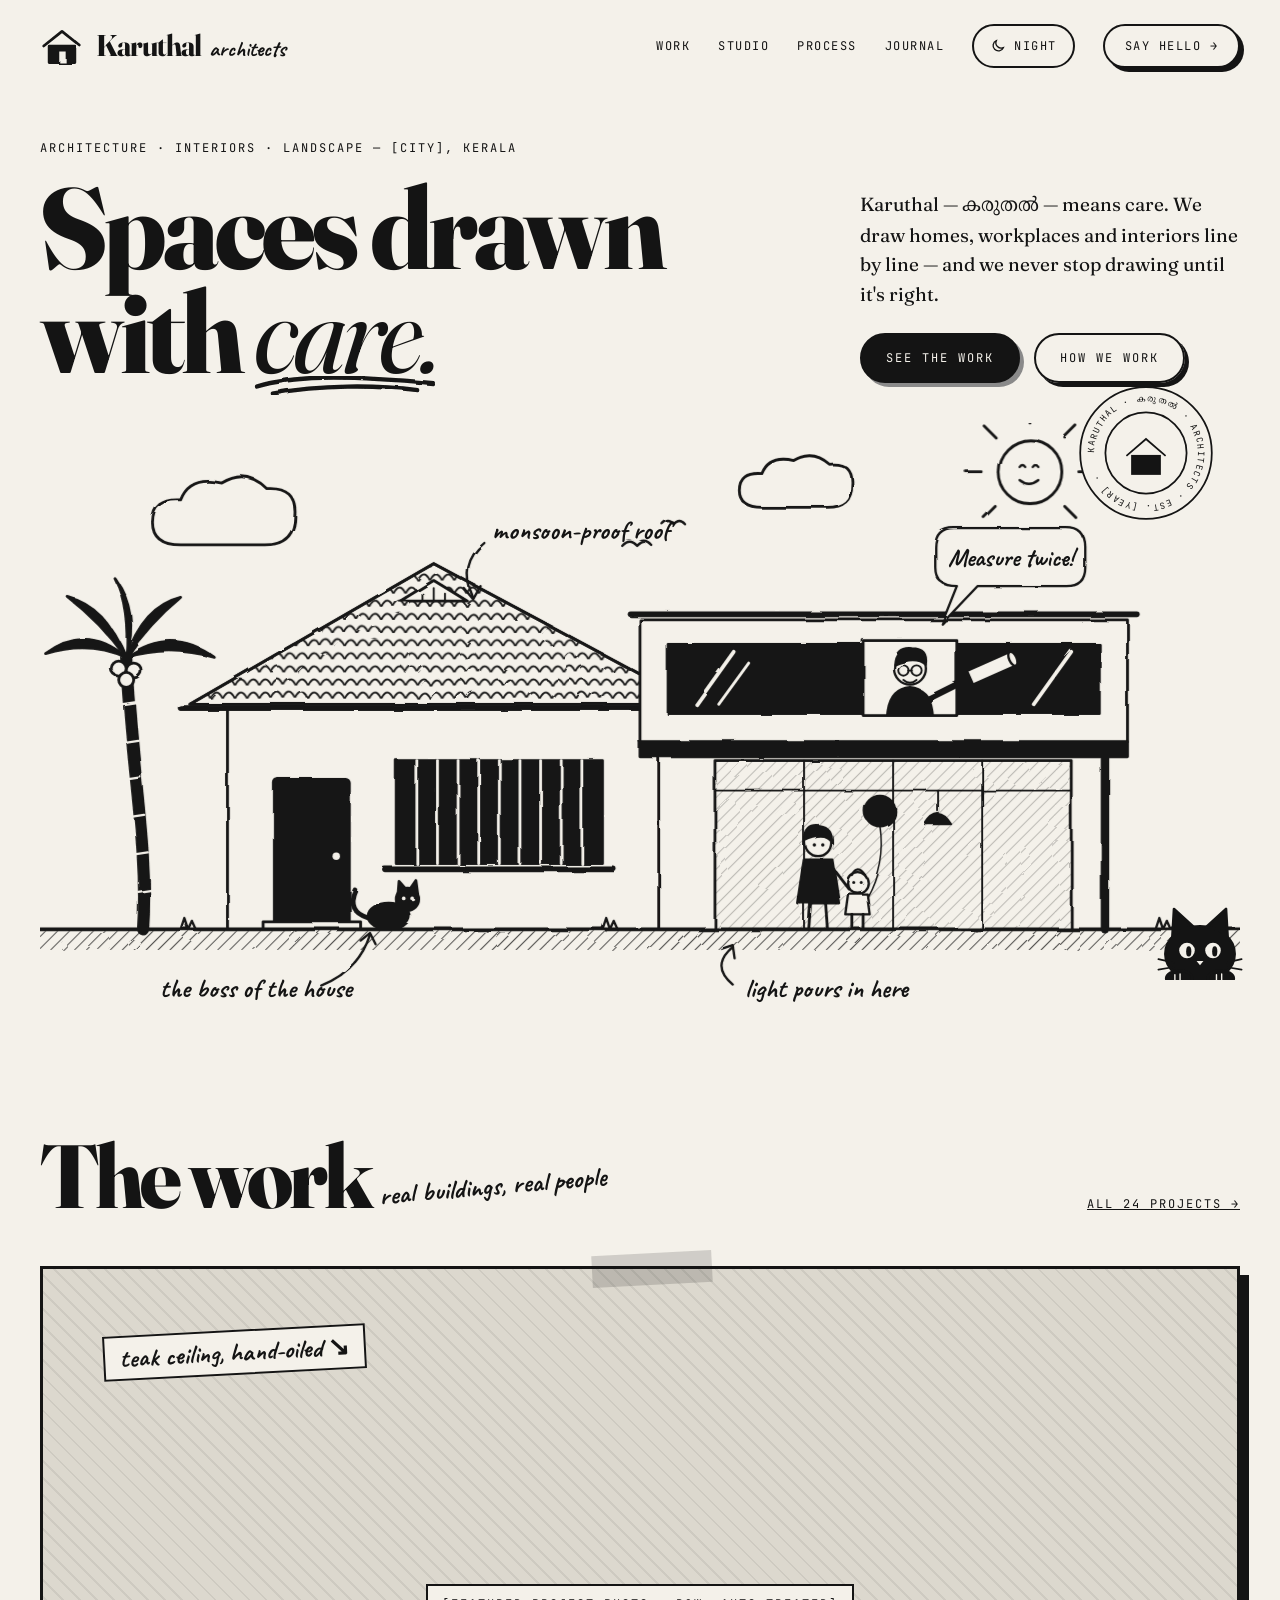
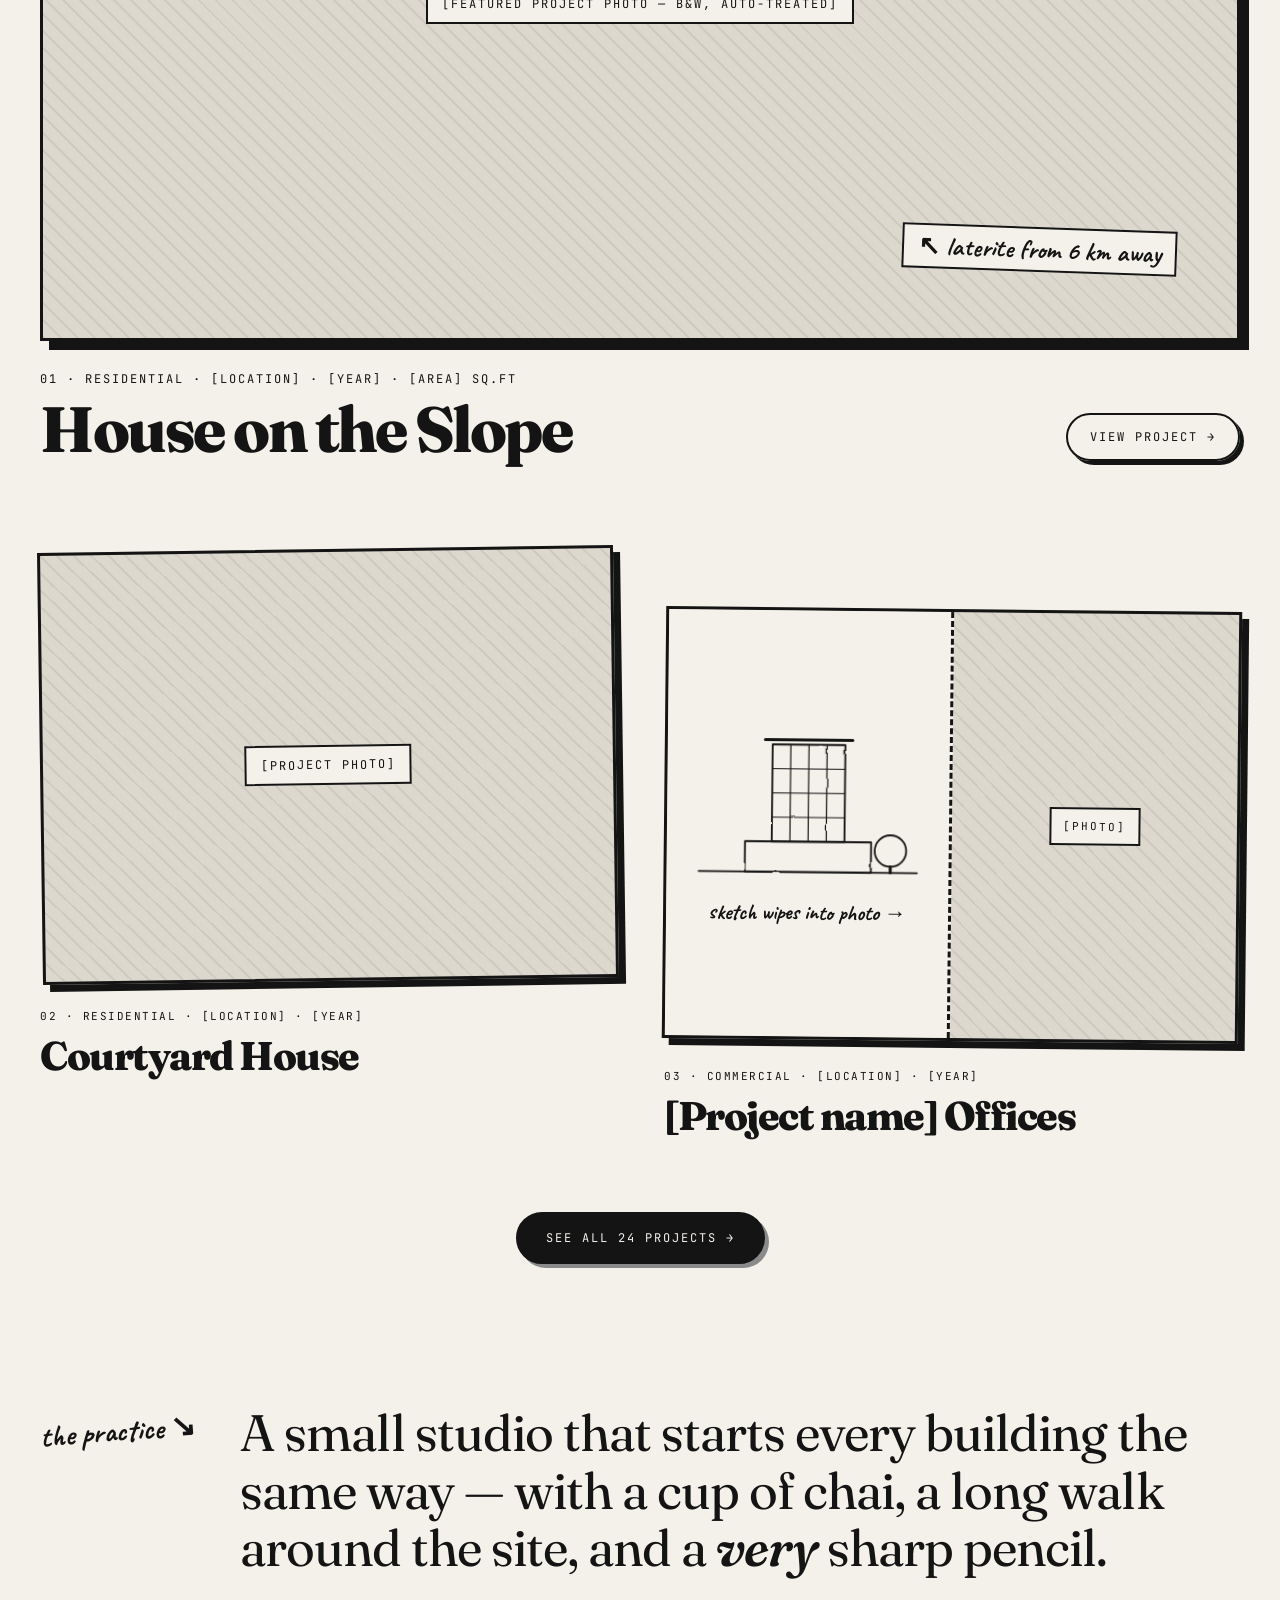
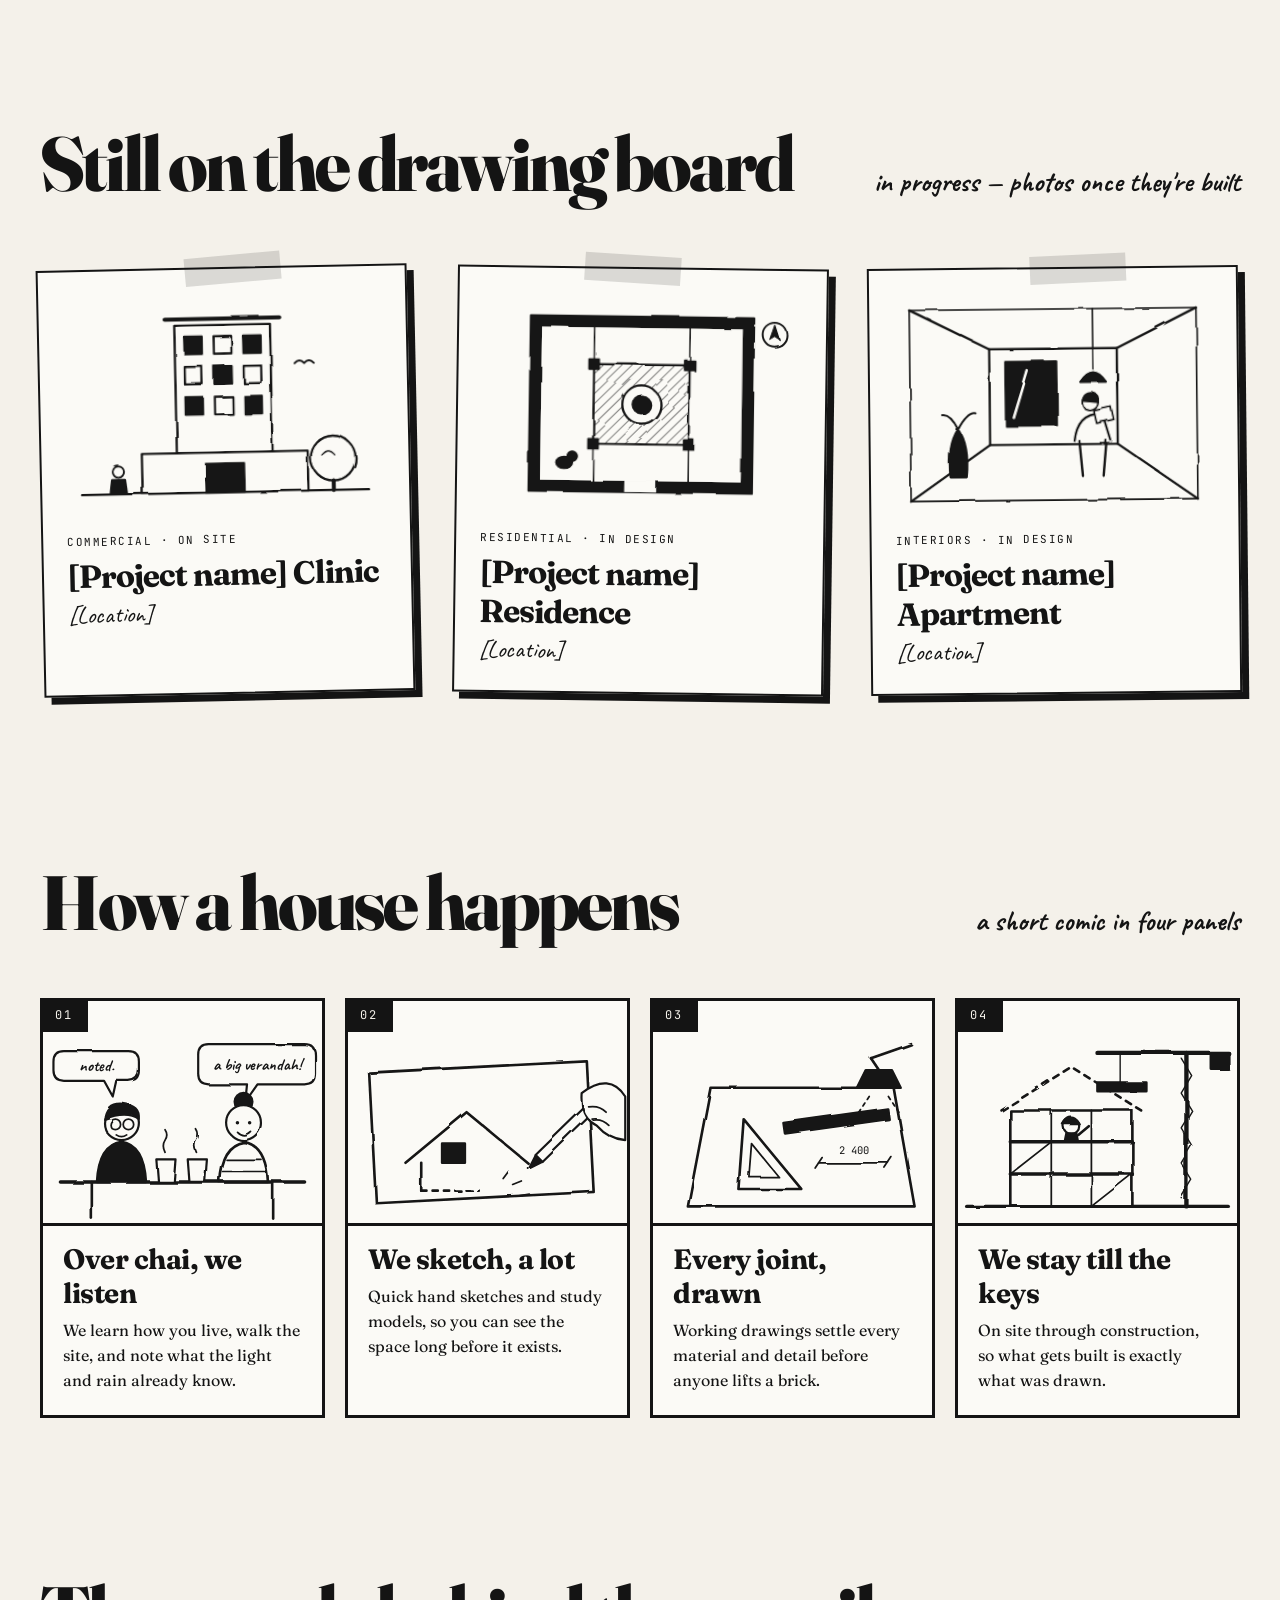
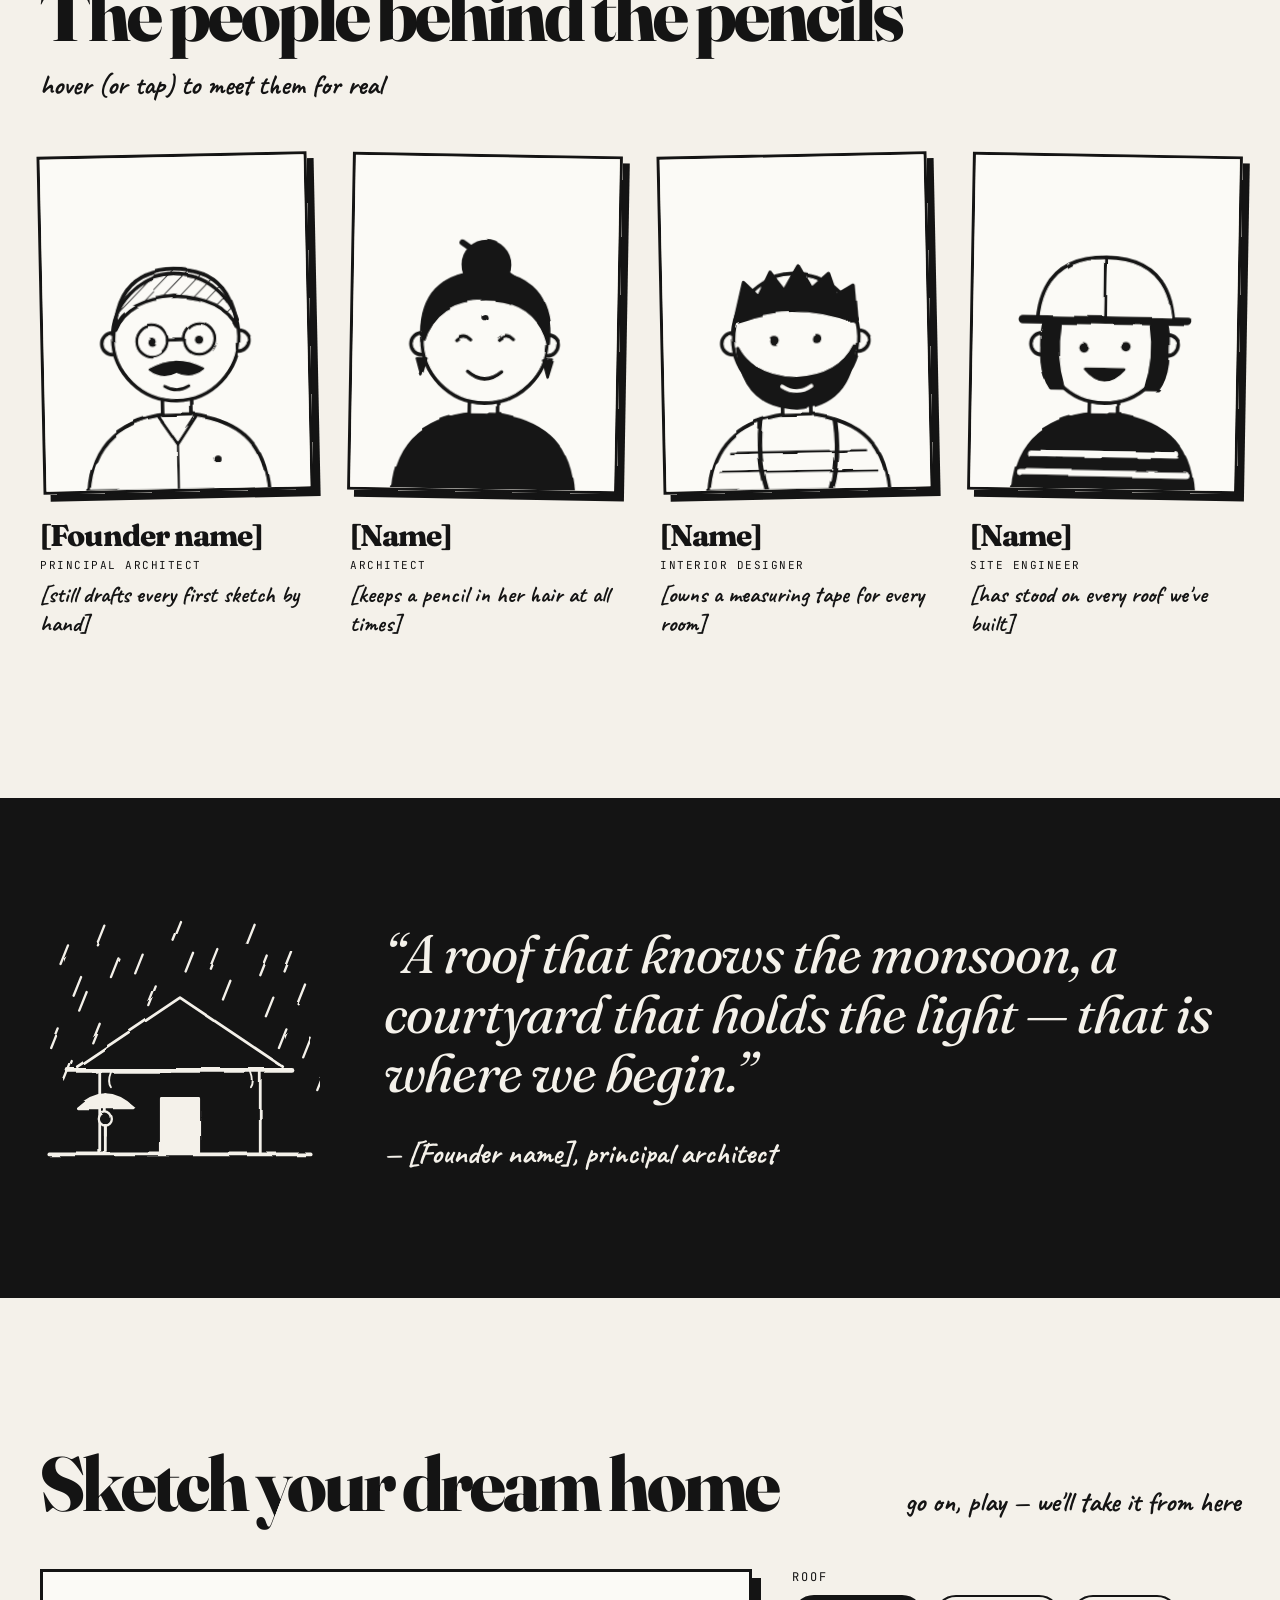
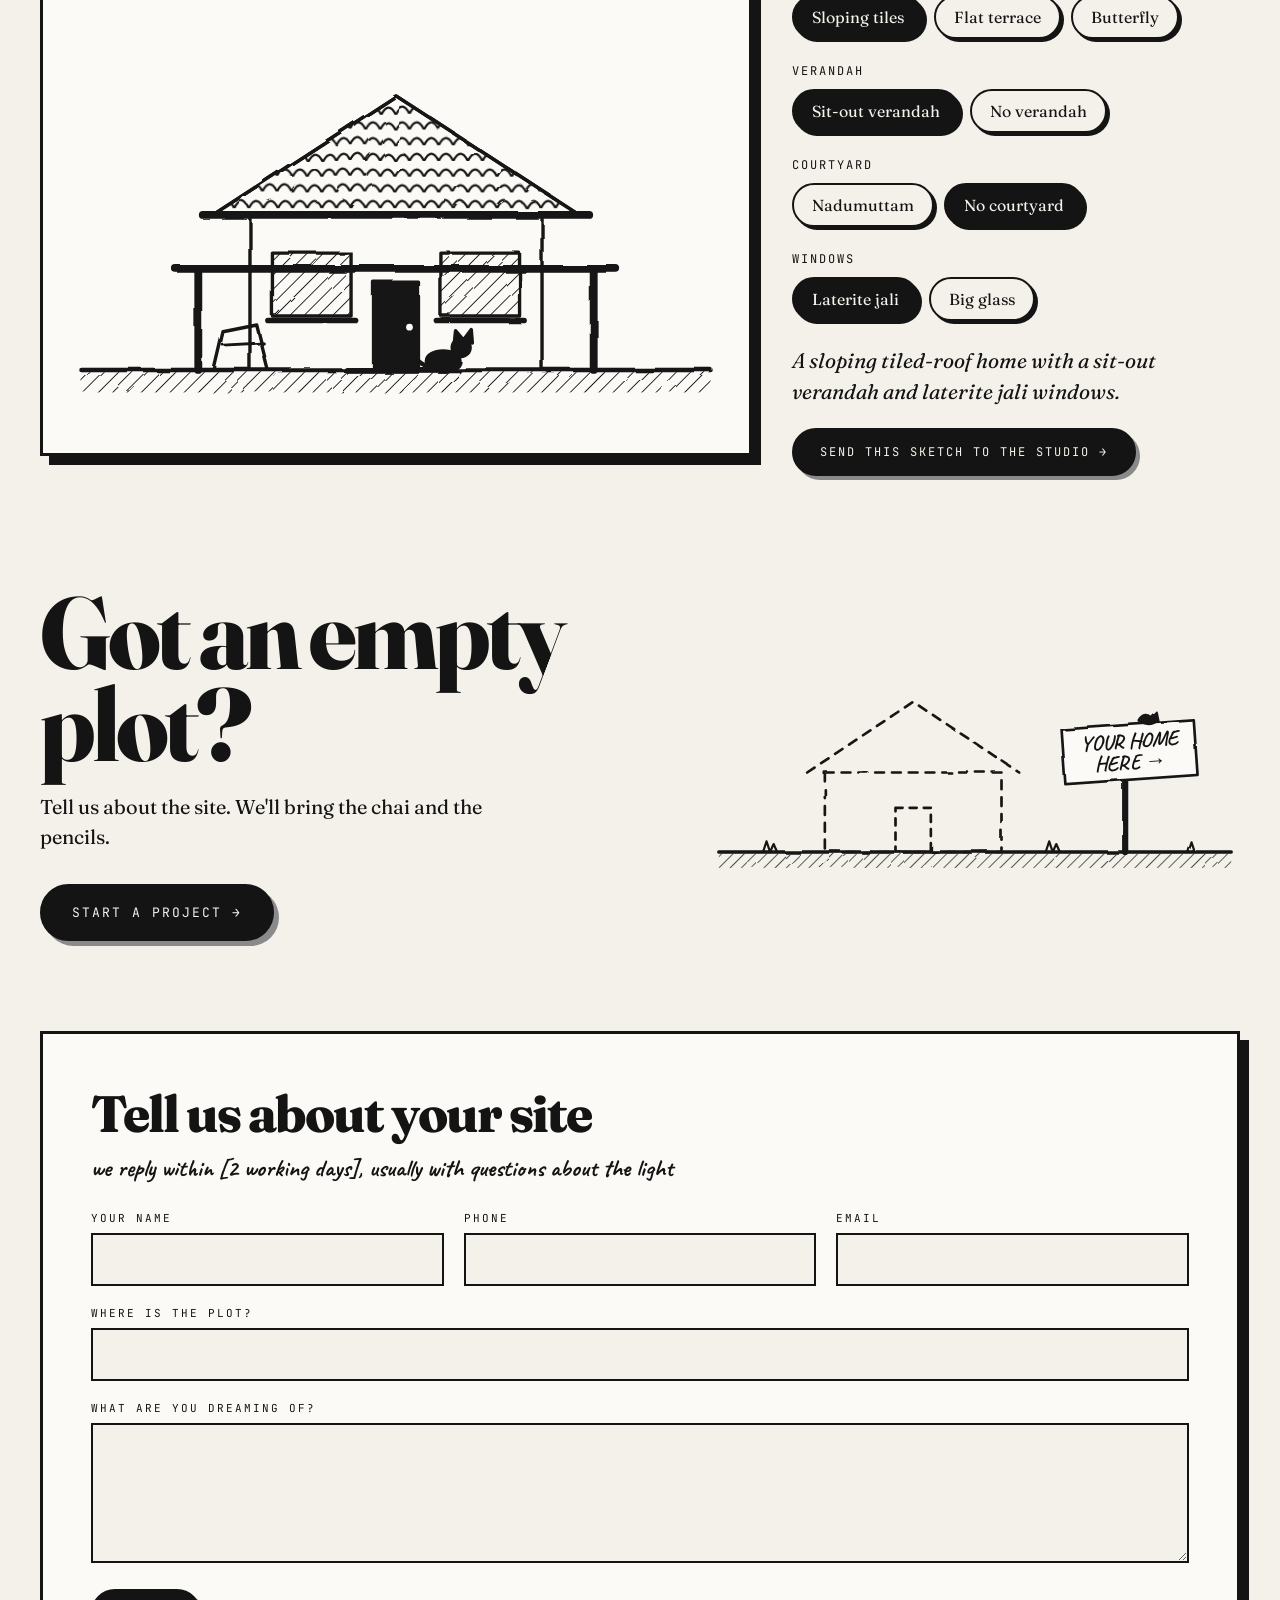
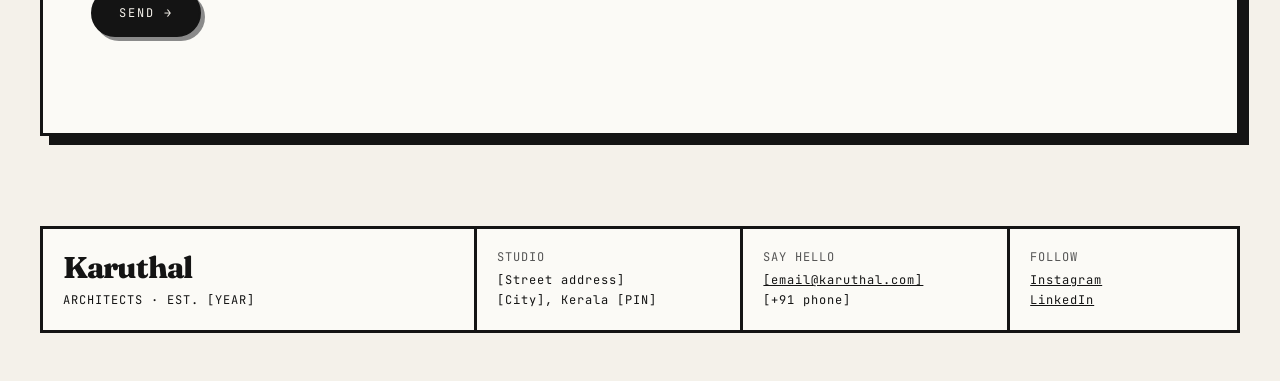
==== commit 2919aa51: "Add wow layer: self-drawing hero, living characters, team caricature reveal, dream-home builder, dra" ====
--- a/index.html
+++ b/index.html
@@ -19,6 +19,8 @@
 @media (max-width:640px){header nav,section,footer{padding-left:16px!important;padding-right:16px!important}}
 @media (prefers-reduced-motion: reduce){.kspin{animation:none}}
 </style>
+<link rel="stylesheet" href="assets/site.css">
+<script src="assets/site.js" defer></script>
 </head>
 <body>
 <div style="background: #F4F1EA; color: #141414; font-family: 'Fraunces', Georgia, serif; min-height: 100vh; overflow: hidden">
@@ -50,10 +52,10 @@
 </a>
 <div style="display: flex; flex-wrap: wrap; align-items: center; gap: 28px; font-family: 'JetBrains Mono', monospace; font-size: 12px; letter-spacing: 1.5px">
 <a href="projects.html" style="text-decoration: none">WORK</a>
-<a href="#" style="text-decoration: none">STUDIO</a>
-<a href="#" style="text-decoration: none">PROCESS</a>
+<a href="#studio" style="text-decoration: none">STUDIO</a>
+<a href="#process" style="text-decoration: none">PROCESS</a>
 <a href="#" style="text-decoration: none">JOURNAL</a>
-<a href="#" style="text-decoration: none; border: 2.5px solid #141414; border-radius: 999px; padding: 12px 20px; box-shadow: 4px 4px 0 #141414; background: #F4F1EA">SAY HELLO →</a>
+<a href="#enquiry" style="text-decoration: none; border: 2.5px solid #141414; border-radius: 999px; padding: 12px 20px; box-shadow: 4px 4px 0 #141414; background: #F4F1EA">SAY HELLO →</a>
 </div>
 </nav>
 </header>
@@ -66,26 +68,26 @@
 <h1 style="margin: 0; font-weight: 800; font-size: clamp(60px, 9vw, 138px); line-height: 0.9; letter-spacing: -4px; font-variation-settings: 'opsz' 144">Spaces drawn<br>with <span style="position: relative; display: inline-block; font-style: italic; font-weight: 400">care.<svg viewBox="0 0 300 30" preserveAspectRatio="none" aria-hidden="true" style="position: absolute; left: 0; bottom: -14px; width: 100%; height: 26px" fill="none" stroke="#141414" stroke-width="5" stroke-linecap="round"><path d="M4 18 C 60 6, 140 4, 296 14 M 30 26 C 110 16, 200 16, 270 22" filter="url(#wobStill)"></path></svg></span></h1>
 </div>
 <div style="flex: 0 1 380px; display: flex; flex-direction: column; gap: 24px; align-items: flex-start">
-<p style="margin: 0; font-size: 19px; line-height: 1.55; font-weight: 400">Karuthal means care. We draw homes, workplaces and interiors line by line — and we never stop drawing until it's right.</p>
+<p style="margin: 0; font-size: 19px; line-height: 1.55; font-weight: 400">Karuthal — <span lang="ml" class="ml">കരുതൽ</span> — means care. We draw homes, workplaces and interiors line by line — and we never stop drawing until it's right.</p>
 <div style="display: flex; flex-wrap: wrap; gap: 14px">
 <a href="projects.html" style="text-decoration: none; background: #141414; color: #F4F1EA; border: 2.5px solid #141414; border-radius: 999px; padding: 15px 24px; font-family: 'JetBrains Mono', monospace; font-size: 12px; letter-spacing: 2px; box-shadow: 4px 4px 0 #8a8a8a">SEE THE WORK</a>
-<a href="#" style="text-decoration: none; border: 2.5px solid #141414; border-radius: 999px; padding: 15px 24px; font-family: 'JetBrains Mono', monospace; font-size: 12px; letter-spacing: 2px; box-shadow: 4px 4px 0 #141414">HOW WE WORK</a>
+<a href="#process" style="text-decoration: none; border: 2.5px solid #141414; border-radius: 999px; padding: 15px 24px; font-family: 'JetBrains Mono', monospace; font-size: 12px; letter-spacing: 2px; box-shadow: 4px 4px 0 #141414">HOW WE WORK</a>
 </div>
 </div>
 </div>
 
 <!-- HERO ILLUSTRATION -->
 <figure style="margin: 40px 0 0; position: relative">
-<svg viewBox="0 0 1280 640" role="img" aria-label="Cartoon ink drawing of a Kerala home with a tiled sloping roof and a cantilevered glass studio. An architect leans out of the window saying measure twice; a family, a cat, a coconut palm, clouds and birds around it." style="width: 100%; height: auto; display: block" fill="none" stroke="#141414" stroke-width="3" stroke-linecap="round" stroke-linejoin="round">
+<svg id="hero-art" viewBox="0 0 1280 640" role="img" aria-label="Cartoon ink drawing of a Kerala home with a tiled sloping roof and a cantilevered glass studio. An architect leans out of the window saying measure twice; a family, a cat, a coconut palm, clouds and birds around it." style="width: 100%; height: auto; display: block" fill="none" stroke="#141414" stroke-width="3" stroke-linecap="round" stroke-linejoin="round">
 <g filter="url(#wob)">
 <!-- sky -->
-<path d="M150 130 q -30 0 -30 -24 q 0 -26 30 -24 q 10 -26 44 -18 q 26 -16 48 6 q 32 -2 30 28 q 0 32 -32 32 z" fill="#F4F1EA"></path>
-<path d="M770 90 q -24 0 -24 -18 q 0 -20 24 -18 q 8 -20 34 -14 q 20 -12 38 4 q 26 -2 24 22 q 0 24 -26 24 z" fill="#F4F1EA"></path>
-<circle cx="1206" cy="82" r="34" fill="#F4F1EA"></circle>
+<path class="drift" d="M150 130 q -30 0 -30 -24 q 0 -26 30 -24 q 10 -26 44 -18 q 26 -16 48 6 q 32 -2 30 28 q 0 32 -32 32 z" fill="#F4F1EA"></path>
+<path class="drift d2" d="M770 90 q -24 0 -24 -18 q 0 -20 24 -18 q 8 -20 34 -14 q 20 -12 38 4 q 26 -2 24 22 q 0 24 -26 24 z" fill="#F4F1EA"></path>
+<g transform="translate(-150 -30)"><circle cx="1206" cy="82" r="34" fill="#F4F1EA"></circle>
 <line x1="1206" y1="30" x2="1206" y2="14"></line><line x1="1258" y1="82" x2="1274" y2="82"></line><line x1="1154" y1="82" x2="1138" y2="82"></line><line x1="1243" y1="45" x2="1255" y2="33"></line><line x1="1169" y1="45" x2="1157" y2="33"></line><line x1="1243" y1="119" x2="1255" y2="131"></line><line x1="1169" y1="119" x2="1157" y2="131"></line>
-<path d="M1196 78 q 3 -4 6 0 M1210 78 q 3 -4 6 0 M1196 92 q 10 8 20 0" stroke-width="2.5"></path>
-<path d="M620 130 q 8 -9 16 0 q 8 -9 16 0" stroke-width="2.5"></path>
-<path d="M664 108 q 6 -7 12 0 q 6 -7 12 0" stroke-width="2.5"></path>
+<path d="M1196 78 q 3 -4 6 0 M1210 78 q 3 -4 6 0 M1196 92 q 10 8 20 0" stroke-width="2.5"></path></g>
+<path class="fly" d="M620 130 q 8 -9 16 0 q 8 -9 16 0" stroke-width="2.5"></path>
+<path class="fly fly2" d="M664 108 q 6 -7 12 0 q 6 -7 12 0" stroke-width="2.5"></path>
 <!-- palm -->
 <path d="M110 540 C 116 450, 96 360, 92 250" stroke-width="13"></path>
 <line x1="105" y1="500" x2="119" y2="498" stroke="#F4F1EA" stroke-width="2.5"></line>
@@ -94,12 +96,12 @@
 <line x1="93" y1="380" x2="107" y2="378" stroke="#F4F1EA" stroke-width="2.5"></line>
 <line x1="90" y1="340" x2="104" y2="338" stroke="#F4F1EA" stroke-width="2.5"></line>
 <line x1="87" y1="300" x2="101" y2="298" stroke="#F4F1EA" stroke-width="2.5"></line>
-<path d="M92 250 Q 50 214 6 246 Q 52 232 92 250 Z" fill="#141414"></path>
+<g class="sway"><path d="M92 250 Q 50 214 6 246 Q 52 232 92 250 Z" fill="#141414"></path>
 <path d="M92 250 Q 70 196 30 186 Q 64 212 92 250 Z" fill="#141414"></path>
 <path d="M92 250 Q 110 196 150 186 Q 116 214 92 250 Z" fill="#141414"></path>
 <path d="M92 250 Q 140 216 186 250 Q 138 236 92 250 Z" fill="#141414"></path>
 <path d="M92 250 Q 96 196 80 166 Q 106 202 92 250 Z" fill="#141414"></path>
-<circle cx="84" cy="262" r="8" fill="#F4F1EA"></circle><circle cx="100" cy="264" r="8" fill="#F4F1EA"></circle><circle cx="92" cy="274" r="8" fill="#F4F1EA"></circle>
+<circle cx="84" cy="262" r="8" fill="#F4F1EA"></circle><circle cx="100" cy="264" r="8" fill="#F4F1EA"></circle><circle cx="92" cy="274" r="8" fill="#F4F1EA"></circle></g>
 <!-- house -->
 <rect x="200" y="304" width="460" height="236" fill="#F4F1EA"></rect>
 <polygon points="160,300 420,150 700,300" fill="url(#tiles)"></polygon>
@@ -114,7 +116,7 @@
 <line x1="402" y1="360" x2="402" y2="470" stroke="#F4F1EA" stroke-width="3"></line><line x1="424" y1="360" x2="424" y2="470" stroke="#F4F1EA" stroke-width="3"></line><line x1="446" y1="360" x2="446" y2="470" stroke="#F4F1EA" stroke-width="3"></line><line x1="468" y1="360" x2="468" y2="470" stroke="#F4F1EA" stroke-width="3"></line><line x1="490" y1="360" x2="490" y2="470" stroke="#F4F1EA" stroke-width="3"></line><line x1="512" y1="360" x2="512" y2="470" stroke="#F4F1EA" stroke-width="3"></line><line x1="534" y1="360" x2="534" y2="470" stroke="#F4F1EA" stroke-width="3"></line><line x1="556" y1="360" x2="556" y2="470" stroke="#F4F1EA" stroke-width="3"></line><line x1="578" y1="360" x2="578" y2="470" stroke="#F4F1EA" stroke-width="3"></line>
 <line x1="368" y1="476" x2="612" y2="476" stroke-width="6"></line>
 <!-- cat -->
-<path d="M350 528 Q 326 520 336 498" stroke-width="5"></path>
+<path class="tail" d="M350 528 Q 326 520 336 498" stroke-width="5"></path>
 <ellipse cx="372" cy="526" rx="22" ry="14" fill="#141414"></ellipse>
 <circle cx="392" cy="508" r="12" fill="#141414"></circle>
 <polygon points="382,502 383,489 391,498" fill="#141414"></polygon><polygon points="394,498 401,488 403,503" fill="#141414"></polygon>
@@ -133,8 +135,8 @@
 <path d="M911 258 Q 912 238 930 240 Q 948 240 945 258 Q 934 248 911 258 Z" fill="#141414" stroke-width="2"></path>
 <circle cx="921" cy="264" r="5.5" stroke-width="2"></circle><circle cx="935" cy="264" r="5.5" stroke-width="2"></circle><line x1="926" y1="264" x2="930" y2="264" stroke-width="2"></line>
 <path d="M921 274 Q 928 280 935 274" stroke-width="2"></path>
-<line x1="948" y1="294" x2="996" y2="270" stroke-width="7"></line>
-<g transform="rotate(-24 1014 262)"><rect x="990" y="254" width="50" height="16" fill="#F4F1EA" stroke-width="2.5"></rect><ellipse cx="1040" cy="262" rx="4" ry="8" fill="#F4F1EA" stroke-width="2.5"></ellipse></g>
+<g class="wave"><line x1="948" y1="294" x2="996" y2="270" stroke-width="7"></line>
+<g transform="rotate(-24 1014 262)"><rect x="990" y="254" width="50" height="16" fill="#F4F1EA" stroke-width="2.5"></rect><ellipse cx="1040" cy="262" rx="4" ry="8" fill="#F4F1EA" stroke-width="2.5"></ellipse></g></g>
 <path d="M975 112 H1095 Q1115 112 1115 132 V154 Q1115 174 1095 174 H1000 L962 214 L978 174 Q955 174 955 154 V132 Q955 112 975 112 Z" fill="#F4F1EA" stroke-width="2.5"></path>
 <!-- underside -->
 <rect x="640" y="340" width="520" height="16" fill="#141414"></rect>
@@ -156,8 +158,8 @@
 <path d="M866 482 Q 872 470 880 482" stroke-width="2.5"></path>
 <path d="M862 502 L882 502 L885 524 L859 524 Z" fill="#F4F1EA" stroke-width="2.5"></path>
 <line x1="866" y1="524" x2="866" y2="540"></line><line x1="878" y1="524" x2="878" y2="540"></line>
-<path d="M882 506 Q 902 470 896 430" stroke-width="1.6"></path>
-<circle cx="896" cy="414" r="16" fill="#141414"></circle>
+<g class="bob"><path d="M882 506 Q 902 470 896 430" stroke-width="1.6"></path>
+<circle cx="896" cy="414" r="16" fill="#141414"></circle></g>
 <!-- ground -->
 <line x1="0" y1="540" x2="1280" y2="540" stroke-width="4"></line>
 <rect x="0" y="542" width="1280" height="20" fill="url(#hatch)" stroke="none"></rect>
@@ -180,10 +182,10 @@
 </g>
 </svg>
 <!-- rotating stamp -->
-<svg viewBox="0 0 200 200" aria-hidden="true" style="position: absolute; right: 2%; top: -40px; width: 140px; height: 140px" fill="none" stroke="#141414" stroke-width="2.5">
+<svg class="stamp" viewBox="0 0 200 200" aria-hidden="true" style="position: absolute; right: 2%; top: -40px; width: 140px; height: 140px" fill="none" stroke="#141414" stroke-width="2.5">
 <defs><path id="ring" d="M100 100 m -74 0 a 74 74 0 1 1 148 0 a 74 74 0 1 1 -148 0"></path></defs>
 <g class="kspin"><circle cx="100" cy="100" r="94" fill="#F4F1EA"></circle><circle cx="100" cy="100" r="58"></circle>
-<text fill="#141414" stroke="none" style="font-family: 'JetBrains Mono', monospace; font-size: 15px; letter-spacing: 3.6px"><textPath href="#ring">KARUTHAL · ARCHITECTS · EST. [YEAR] ·</textPath></text></g>
+<text fill="#141414" stroke="none" style="font-family: 'JetBrains Mono', monospace; font-size: 12.5px; letter-spacing: 2.2px"><textPath href="#ring">KARUTHAL · <tspan class="ml">കരുതൽ</tspan> · ARCHITECTS · EST. [YEAR] ·</textPath></text></g>
 <polyline points="72,104 100,80 128,104"></polyline><rect x="80" y="104" width="40" height="26" fill="#141414"></rect>
 </svg>
 </figure>
@@ -342,7 +344,7 @@
 </section>
 
 <!-- PROCESS as comic strip -->
-<section style="max-width: 1360px; margin: 160px auto 0; padding: 0 40px">
+<section id="process" style="max-width: 1360px; margin: 160px auto 0; padding: 0 40px">
 <div style="display: flex; flex-wrap: wrap; justify-content: space-between; align-items: baseline; gap: 16px">
 <h2 style="margin: 0; font-weight: 800; font-size: clamp(52px, 6vw, 84px); letter-spacing: -3px; font-variation-settings: 'opsz' 144">How a house happens</h2>
 <p style="margin: 0; font-family: 'Caveat', cursive; font-weight: 700; font-size: 28px">a short comic in four panels</p>
@@ -449,11 +451,110 @@
 </div>
 </section>
 
+<!-- STUDIO / TEAM: cartoon on top, real photo on hover or tap -->
+<section id="studio" style="max-width: 1360px; margin: 160px auto 0; padding: 0 40px">
+<div style="display: flex; flex-wrap: wrap; justify-content: space-between; align-items: baseline; gap: 16px">
+<h2 style="margin: 0; font-weight: 800; font-size: clamp(52px, 6vw, 84px); letter-spacing: -3px; line-height: 0.95; font-variation-settings: 'opsz' 144">The people behind the pencils</h2>
+<p style="margin: 0; font-family: 'Caveat', cursive; font-weight: 700; font-size: 28px">hover (or tap) to meet them for real</p>
+</div>
+<div class="team">
+
+<div class="member" tabindex="0" aria-label="[Founder name], principal architect — show photo">
+<div class="frame">
+<div class="real hatchbg"><span class="chip">[FOUNDER PHOTO]</span></div>
+<div class="toon"><svg viewBox="0 0 200 220" aria-hidden="true" fill="none" stroke="#141414" stroke-width="3" stroke-linecap="round" stroke-linejoin="round"><g filter="url(#wobStill)">
+<path d="M26 222 Q 30 162 100 158 Q 170 162 174 222 Z" fill="#FBFAF6"></path>
+<path d="M84 160 L100 184 L116 160" stroke-width="2.5"></path>
+<line x1="100" y1="184" x2="100" y2="222" stroke-width="2"></line>
+<circle cx="132" cy="196" r="3" fill="#141414" stroke="none"></circle>
+<rect x="88" y="138" width="24" height="22" fill="#FBFAF6"></rect>
+<circle cx="48" cy="100" r="9" fill="#FBFAF6"></circle><circle cx="152" cy="100" r="9" fill="#FBFAF6"></circle>
+<circle cx="100" cy="96" r="52" fill="#FBFAF6"></circle>
+<path d="M50 88 Q 54 40 100 40 Q 146 40 150 88 Q 140 64 100 62 Q 60 64 50 88 Z" fill="url(#hatch)"></path>
+<circle cx="80" cy="98" r="13" stroke-width="2.5"></circle><circle cx="120" cy="98" r="13" stroke-width="2.5"></circle><line x1="93" y1="98" x2="107" y2="98" stroke-width="2.5"></line>
+<circle cx="80" cy="99" r="3.5" fill="#141414" stroke="none"></circle><circle cx="120" cy="99" r="3.5" fill="#141414" stroke="none"></circle>
+<path d="M78 122 Q 100 110 122 122 Q 112 130 100 124 Q 88 130 78 122 Z" fill="#141414" stroke-width="2"></path>
+<path d="M90 136 Q 100 142 110 136" stroke-width="2.5"></path>
+</g></svg></div>
+</div>
+<h3>[Founder name]</h3>
+<p class="role">PRINCIPAL ARCHITECT</p>
+<p class="fact">[still drafts every first sketch by hand]</p>
+</div>
+
+<div class="member" tabindex="0" aria-label="[Name], architect — show photo">
+<div class="frame">
+<div class="real hatchbg"><span class="chip">[TEAM PHOTO]</span></div>
+<div class="toon"><svg viewBox="0 0 200 220" aria-hidden="true" fill="none" stroke="#141414" stroke-width="3" stroke-linecap="round" stroke-linejoin="round"><g filter="url(#wobStill)">
+<path d="M26 222 Q 30 162 100 158 Q 170 162 174 222 Z" fill="#141414"></path>
+<rect x="88" y="138" width="24" height="22" fill="#FBFAF6"></rect>
+<line x1="80" y1="18" x2="124" y2="48" stroke-width="5"></line>
+<circle cx="100" cy="36" r="19" fill="#141414"></circle>
+<circle cx="48" cy="102" r="9" fill="#FBFAF6"></circle><circle cx="152" cy="102" r="9" fill="#FBFAF6"></circle>
+<circle cx="100" cy="98" r="52" fill="#FBFAF6"></circle>
+<path d="M48 100 Q 44 44 100 42 Q 156 44 152 100 Q 142 64 100 64 Q 58 64 48 100 Z" fill="#141414"></path>
+<circle cx="100" cy="80" r="2.6" fill="#141414" stroke="none"></circle>
+<path d="M76 98 Q 82 92 88 98 M112 98 Q 118 92 124 98" stroke-width="3"></path>
+<path d="M86 124 Q 100 136 114 124" stroke-width="3"></path>
+<path d="M44 114 L48 128 L52 114 Z" fill="#141414" stroke-width="2"></path><path d="M148 114 L152 128 L156 114 Z" fill="#141414" stroke-width="2"></path>
+</g></svg></div>
+</div>
+<h3>[Name]</h3>
+<p class="role">ARCHITECT</p>
+<p class="fact">[keeps a pencil in her hair at all times]</p>
+</div>
+
+<div class="member" tabindex="0" aria-label="[Name], interior designer — show photo">
+<div class="frame">
+<div class="real hatchbg"><span class="chip">[TEAM PHOTO]</span></div>
+<div class="toon"><svg viewBox="0 0 200 220" aria-hidden="true" fill="none" stroke="#141414" stroke-width="3" stroke-linecap="round" stroke-linejoin="round"><g filter="url(#wobStill)">
+<path d="M26 222 Q 30 162 100 158 Q 170 162 174 222 Z" fill="#FBFAF6"></path>
+<line x1="44" y1="190" x2="156" y2="190" stroke-width="2"></line><line x1="36" y1="206" x2="164" y2="206" stroke-width="2"></line>
+<path d="M70 164 Q 66 196 74 222 M130 164 Q 134 196 126 222" stroke-width="4"></path>
+<rect x="88" y="138" width="24" height="22" fill="#FBFAF6"></rect>
+<circle cx="48" cy="100" r="9" fill="#FBFAF6"></circle><circle cx="152" cy="100" r="9" fill="#FBFAF6"></circle>
+<circle cx="100" cy="96" r="52" fill="#FBFAF6"></circle>
+<path d="M50 82 L58 50 L70 62 L80 42 L92 58 L104 38 L114 56 L128 44 L134 62 L148 54 L150 84 Q 100 64 50 82 Z" fill="#141414"></path>
+<path d="M52 104 Q 56 152 100 154 Q 144 152 148 104 Q 136 128 100 130 Q 64 128 52 104 Z" fill="#141414"></path>
+<circle cx="82" cy="98" r="4" fill="#141414" stroke="none"></circle><circle cx="118" cy="98" r="4" fill="#141414" stroke="none"></circle>
+<path d="M88 136 Q 100 144 112 136" stroke="#FBFAF6" stroke-width="3"></path>
+</g></svg></div>
+</div>
+<h3>[Name]</h3>
+<p class="role">INTERIOR DESIGNER</p>
+<p class="fact">[owns a measuring tape for every room]</p>
+</div>
+
+<div class="member" tabindex="0" aria-label="[Name], site engineer — show photo">
+<div class="frame">
+<div class="real hatchbg"><span class="chip">[TEAM PHOTO]</span></div>
+<div class="toon"><svg viewBox="0 0 200 220" aria-hidden="true" fill="none" stroke="#141414" stroke-width="3" stroke-linecap="round" stroke-linejoin="round"><g filter="url(#wobStill)">
+<path d="M26 222 Q 30 162 100 158 Q 170 162 174 222 Z" fill="#141414"></path>
+<line x1="40" y1="192" x2="160" y2="192" stroke="#FBFAF6" stroke-width="5"></line><line x1="32" y1="208" x2="168" y2="208" stroke="#FBFAF6" stroke-width="5"></line>
+<rect x="88" y="138" width="24" height="22" fill="#FBFAF6"></rect>
+<circle cx="48" cy="102" r="9" fill="#FBFAF6"></circle><circle cx="152" cy="102" r="9" fill="#FBFAF6"></circle>
+<circle cx="100" cy="98" r="52" fill="#FBFAF6"></circle>
+<path d="M50 84 Q 44 122 56 138 L 66 138 Q 58 112 62 86 Z" fill="#141414"></path><path d="M150 84 Q 156 122 144 138 L 134 138 Q 142 112 138 86 Z" fill="#141414"></path>
+<path d="M44 82 Q 48 30 100 30 Q 152 30 156 82 Z" fill="#FBFAF6"></path>
+<line x1="32" y1="82" x2="168" y2="82" stroke-width="7"></line><line x1="100" y1="30" x2="100" y2="82" stroke-width="2.5"></line>
+<circle cx="82" cy="104" r="4" fill="#141414" stroke="none"></circle><circle cx="118" cy="104" r="4" fill="#141414" stroke="none"></circle>
+<path d="M84 122 Q 100 140 116 122 Z" fill="#141414" stroke-width="2.5"></path>
+</g></svg></div>
+</div>
+<h3>[Name]</h3>
+<p class="role">SITE ENGINEER</p>
+<p class="fact">[has stood on every roof we've built]</p>
+</div>
+
+</div>
+</section>
+
 <!-- MONSOON QUOTE BAND -->
 <section style="margin-top: 160px; background: #141414; color: #F4F1EA">
 <div style="max-width: 1360px; margin: 0 auto; padding: 110px 40px; display: flex; flex-wrap: wrap; gap: 64px; align-items: center">
 <svg viewBox="0 0 300 300" aria-hidden="true" style="flex: 0 0 280px; width: 280px; height: auto" fill="none" stroke="#F4F1EA" stroke-width="3" stroke-linecap="round" stroke-linejoin="round"><g filter="url(#wob)">
-<path d="M30 40 l -8 20 M70 20 l -8 20 M110 50 l -8 20 M150 14 l -8 20 M190 44 l -8 20 M230 18 l -8 20 M270 48 l -8 20 M50 90 l -8 20 M250 96 l -8 20 M20 130 l -8 20 M290 140 l -8 20" stroke-width="2.5"></path>
+<path class="rain" d="M30 40 l -8 20 M70 20 l -8 20 M110 50 l -8 20 M150 14 l -8 20 M190 44 l -8 20 M230 18 l -8 20 M270 48 l -8 20 M50 90 l -8 20 M250 96 l -8 20 M20 130 l -8 20 M290 140 l -8 20" stroke-width="2.5"></path>
+<path class="rain r2" transform="translate(14 34)" d="M30 40 l -8 20 M70 20 l -8 20 M110 50 l -8 20 M150 14 l -8 20 M190 44 l -8 20 M230 18 l -8 20 M270 48 l -8 20 M50 90 l -8 20 M250 96 l -8 20 M20 130 l -8 20 M290 140 l -8 20" stroke-width="2.5"></path>
 <polyline points="40,170 150,96 260,170"></polyline>
 <line x1="30" y1="174" x2="270" y2="174" stroke-width="5"></line>
 <rect x="64" y="174" width="172" height="90"></rect>
@@ -472,13 +573,100 @@
 </div>
 </section>
 
+<!-- SKETCH YOUR DREAM HOME -->
+<section id="dream" style="max-width: 1360px; margin: 150px auto 0; padding: 0 40px">
+<div style="display: flex; flex-wrap: wrap; justify-content: space-between; align-items: baseline; gap: 16px">
+<h2 style="margin: 0; font-weight: 800; font-size: clamp(52px, 6vw, 84px); letter-spacing: -3px; line-height: 0.95; font-variation-settings: 'opsz' 144">Sketch your dream home</h2>
+<p style="margin: 0; font-family: 'Caveat', cursive; font-weight: 700; font-size: 28px">go on, play — we'll take it from here</p>
+</div>
+<div class="builder">
+<div class="builder-art">
+<svg id="dream-svg" viewBox="0 0 600 400" role="img" aria-label="Live sketch of the home you are designing" fill="none" stroke="#141414" stroke-width="3" stroke-linecap="round" stroke-linejoin="round"><g filter="url(#wobStill)">
+<line x1="20" y1="340" x2="580" y2="340" stroke-width="4"></line>
+<rect x="20" y="342" width="560" height="18" fill="url(#hatch)" stroke="none"></rect>
+<g class="o court-yes">
+<rect x="480" y="30" width="100" height="100" fill="#141414"></rect>
+<rect x="490" y="40" width="80" height="80" fill="#FBFAF6" stroke="none"></rect>
+<rect x="515" y="65" width="30" height="30" fill="url(#hatch)" stroke-width="2"></rect>
+<circle cx="530" cy="80" r="9" fill="#FBFAF6" stroke-width="2"></circle>
+</g>
+<rect x="170" y="200" width="260" height="140" fill="#FBFAF6"></rect>
+<rect x="280" y="262" width="40" height="78" fill="#141414"></rect>
+<circle cx="312" cy="302" r="3" fill="#FBFAF6" stroke="none"></circle>
+<g class="o win-jali">
+<rect x="190" y="236" width="70" height="56" fill="url(#hatch)"></rect>
+<rect x="340" y="236" width="70" height="56" fill="url(#hatch)"></rect>
+<line x1="186" y1="296" x2="264" y2="296" stroke-width="5"></line><line x1="336" y1="296" x2="414" y2="296" stroke-width="5"></line>
+</g>
+<g class="o win-glass">
+<rect x="184" y="222" width="84" height="82" fill="#141414"></rect>
+<rect x="332" y="222" width="84" height="82" fill="#141414"></rect>
+<line x1="196" y1="292" x2="222" y2="236" stroke="#FBFAF6" stroke-width="3"></line>
+<line x1="344" y1="292" x2="370" y2="236" stroke="#FBFAF6" stroke-width="3"></line>
+</g>
+<g class="o roof-sloped">
+<polygon points="140,200 300,96 460,200" fill="url(#tiles)"></polygon>
+<polygon points="140,200 300,96 460,200"></polygon>
+<line x1="128" y1="202" x2="472" y2="202" stroke-width="7"></line>
+</g>
+<g class="o roof-flat">
+<rect x="158" y="180" width="284" height="22" fill="#141414"></rect>
+<line x1="166" y1="150" x2="434" y2="150"></line>
+<line x1="176" y1="150" x2="176" y2="180" stroke-width="2"></line><line x1="236" y1="150" x2="236" y2="180" stroke-width="2"></line><line x1="296" y1="150" x2="296" y2="180" stroke-width="2"></line><line x1="356" y1="150" x2="356" y2="180" stroke-width="2"></line><line x1="424" y1="150" x2="424" y2="180" stroke-width="2"></line>
+<path d="M392 180 L396 160 L416 160 L420 180 Z" fill="#FBFAF6"></path>
+<path d="M406 160 Q 396 136 386 140 M406 160 Q 408 132 420 130 M406 160 Q 420 144 428 150" stroke-width="2.5"></path>
+</g>
+<g class="o roof-butterfly">
+<polygon points="146,138 300,184 454,138 454,202 146,202" fill="#FBFAF6"></polygon>
+<polyline points="138,134 300,184 462,134" stroke-width="7"></polyline>
+<line x1="300" y1="184" x2="300" y2="202" stroke-width="2"></line>
+<path d="M300 204 q -4 10 0 16 q 4 6 0 12" stroke-width="2" stroke-dasharray="4 5"></path>
+</g>
+<g class="o ver-yes">
+<line x1="104" y1="250" x2="496" y2="250" stroke-width="7"></line>
+<line x1="124" y1="254" x2="124" y2="340" stroke-width="7"></line><line x1="476" y1="254" x2="476" y2="340" stroke-width="7"></line>
+<polyline points="138,340 146,306 176,300 186,340"></polyline><line x1="146" y1="318" x2="182" y2="316" stroke-width="2.5"></line>
+<path d="M256 340 h 88" stroke-width="5"></path>
+</g>
+<path d="M326 336 Q 312 330 318 316" stroke-width="4"></path>
+<ellipse cx="342" cy="332" rx="15" ry="9" fill="#141414"></ellipse>
+<circle cx="358" cy="320" r="8" fill="#141414"></circle>
+<polygon points="352,315 353,305 359,312" fill="#141414"></polygon><polygon points="361,312 367,304 368,316" fill="#141414"></polygon>
+</g>
+<g class="o court-yes" fill="#141414" stroke="none" style="font-family: 'Caveat', cursive; font-weight: 700"><text x="530" y="156" text-anchor="middle" font-size="22">courtyard!</text></g>
+</svg>
+</div>
+<form id="dream-form" class="builder-ctl">
+<fieldset class="opt-group"><legend>ROOF</legend><div class="row">
+<label><input type="radio" name="roof" value="sloped" checked><span>Sloping tiles</span></label>
+<label><input type="radio" name="roof" value="flat"><span>Flat terrace</span></label>
+<label><input type="radio" name="roof" value="butterfly"><span>Butterfly</span></label>
+</div></fieldset>
+<fieldset class="opt-group"><legend>VERANDAH</legend><div class="row">
+<label><input type="radio" name="verandah" value="yes" checked><span>Sit-out verandah</span></label>
+<label><input type="radio" name="verandah" value="no"><span>No verandah</span></label>
+</div></fieldset>
+<fieldset class="opt-group"><legend>COURTYARD</legend><div class="row">
+<label><input type="radio" name="courtyard" value="yes"><span>Nadumuttam</span></label>
+<label><input type="radio" name="courtyard" value="no" checked><span>No courtyard</span></label>
+</div></fieldset>
+<fieldset class="opt-group"><legend>WINDOWS</legend><div class="row">
+<label><input type="radio" name="windows" value="jali" checked><span>Laterite jali</span></label>
+<label><input type="radio" name="windows" value="glass"><span>Big glass</span></label>
+</div></fieldset>
+<p id="dream-summary" class="dream-summary" aria-live="polite"></p>
+<button type="submit" class="btn-ink">SEND THIS SKETCH TO THE STUDIO →</button>
+</form>
+</div>
+</section>
+
 <!-- CONTACT -->
 <section style="max-width: 1360px; margin: 0 auto; padding: 110px 40px 70px">
 <div style="display: flex; flex-wrap: wrap; justify-content: space-between; align-items: center; gap: 40px">
 <div style="flex: 1 1 520px; min-width: 0">
 <h2 style="margin: 0; font-weight: 800; font-size: clamp(60px, 8vw, 120px); line-height: 0.9; letter-spacing: -4px; font-variation-settings: 'opsz' 144">Got an empty plot?</h2>
 <p style="margin: 22px 0 0; font-size: 20px; line-height: 1.5; max-width: 480px">Tell us about the site. We'll bring the chai and the pencils.</p>
-<a href="#" style="display: inline-block; margin-top: 32px; text-decoration: none; background: #141414; color: #F4F1EA; border: 2.5px solid #141414; border-radius: 999px; padding: 18px 30px; font-family: 'JetBrains Mono', monospace; font-size: 13px; letter-spacing: 2px; box-shadow: 5px 5px 0 #8a8a8a">START A PROJECT →</a>
+<a href="#enquiry" style="display: inline-block; margin-top: 32px; text-decoration: none; background: #141414; color: #F4F1EA; border: 2.5px solid #141414; border-radius: 999px; padding: 18px 30px; font-family: 'JetBrains Mono', monospace; font-size: 13px; letter-spacing: 2px; box-shadow: 5px 5px 0 #8a8a8a">START A PROJECT →</a>
 </div>
 <svg viewBox="0 0 600 280" role="img" aria-label="Cartoon of an empty plot with a dashed outline of a future house and a signpost reading your home here" style="flex: 1 1 420px; min-width: 0; height: auto" fill="none" stroke="#141414" stroke-width="3" stroke-linecap="round" stroke-linejoin="round"><g filter="url(#wob)">
 <line x1="10" y1="240" x2="590" y2="240" stroke-width="4"></line>
@@ -496,6 +684,23 @@
 </div>
 </section>
 
+<!-- ENQUIRY FORM -->
+<section id="enquiry" style="max-width: 1360px; margin: 0 auto; padding: 20px 40px 90px">
+<form id="enq-form" class="enq">
+<h2 style="margin: 0; font-weight: 800; font-size: clamp(36px, 4vw, 52px); letter-spacing: -2px">Tell us about your site</h2>
+<p style="margin: 8px 0 0; font-family: 'Caveat', cursive; font-weight: 700; font-size: 24px">we reply within [2 working days], usually with questions about the light</p>
+<div class="fields">
+<div class="f"><label for="enq-name">YOUR NAME</label><input id="enq-name" name="name" autocomplete="name" required></div>
+<div class="f"><label for="enq-phone">PHONE</label><input id="enq-phone" name="phone" type="tel" autocomplete="tel"></div>
+<div class="f"><label for="enq-email">EMAIL</label><input id="enq-email" name="email" type="email" autocomplete="email"></div>
+<div class="f"><label for="enq-plot">WHERE IS THE PLOT?</label><input id="enq-plot" name="plot"></div>
+<div class="f wide"><label for="enq-msg">WHAT ARE YOU DREAMING OF?</label><textarea id="enq-msg" name="message"></textarea></div>
+</div>
+<div style="margin-top: 26px"><button type="submit" class="btn-ink">SEND →</button></div>
+<p class="status" aria-live="polite"></p>
+</form>
+</section>
+
 <!-- FOOTER -->
 <footer style="max-width: 1360px; margin: 0 auto; padding: 0 40px 48px">
 <div style="display: flex; flex-wrap: wrap; border: 3px solid #141414; background: #FBFAF6; font-family: 'JetBrains Mono', monospace; font-size: 12px; letter-spacing: 1px">
--- a/assets/site.css
+++ b/assets/site.css
@@ -0,0 +1,124 @@
+@import url('https://fonts.googleapis.com/css2?family=Noto+Serif+Malayalam:wght@600&display=swap');
+
+/* ---------- base ---------- */
+html { background: #F4F1EA; scroll-behavior: smooth; }
+:root {
+  --pencil: url("data:image/svg+xml,%3Csvg xmlns='http://www.w3.org/2000/svg' width='32' height='32' viewBox='0 0 32 32'%3E%3Cpath d='M3 29 L5 22 L23 4 L28 9 L10 27 Z' fill='%23FBFAF6' stroke='%23141414' stroke-width='2' stroke-linejoin='round'/%3E%3Cpath d='M3 29 L5 22 L10 27 Z' fill='%23141414'/%3E%3Cpath d='M20 7 L25 12' stroke='%23141414' stroke-width='2'/%3E%3C/svg%3E");
+}
+body { cursor: var(--pencil) 3 29, auto; }
+a, button, label, input[type=range], [tabindex] { cursor: var(--pencil) 3 29, pointer; }
+.ml { font-family: 'Noto Serif Malayalam', serif; }
+.chip { position: absolute; left: 50%; top: 50%; transform: translate(-50%, -50%); max-width: 80%; text-align: center; background: #F4F1EA; border: 2px solid #141414; padding: 10px 14px; font-family: 'JetBrains Mono', monospace; font-size: 12px; letter-spacing: 2px; color: #141414; }
+.hatchbg { background-color: #DCD8CE; background-image: repeating-linear-gradient(45deg, rgba(20,20,20,0.07) 0 2px, transparent 2px 12px); }
+
+/* ---------- night mode: invert the whole ink drawing ---------- */
+html.night { filter: invert(1) hue-rotate(180deg); }
+html.night img, html.night video { filter: invert(1) hue-rotate(180deg); }
+.night-btn { display: inline-flex; align-items: center; gap: 8px; font-family: 'JetBrains Mono', monospace; font-size: 12px; letter-spacing: 1.5px; color: #141414; background: transparent; border: 2.5px solid #141414; border-radius: 999px; padding: 10px 16px; min-height: 44px; }
+
+/* ---------- hero: draws itself, then comes alive ---------- */
+@keyframes kdraw { to { stroke-dashoffset: 0; } }
+@keyframes kfill { from { fill-opacity: 0; } to { fill-opacity: 1; } }
+@keyframes kfade { from { opacity: 0; } to { opacity: 1; } }
+.drawing .ink { stroke-dasharray: 1 1; stroke-dashoffset: 1; animation: kdraw 1.1s cubic-bezier(.6,0,.3,1) forwards; }
+.drawing .ink.f { fill-opacity: 0; animation: kdraw 1.1s cubic-bezier(.6,0,.3,1) forwards, kfill .5s ease forwards; }
+.drawing .fo { fill-opacity: 0; animation: kfill .6s ease forwards; }
+.drawing .lbl { opacity: 0; animation: kfade .6s ease forwards; }
+
+.alive .sway { transform-box: view-box; transform-origin: 92px 250px; animation: ksway 4s ease-in-out infinite; }
+@keyframes ksway { 0%,100% { transform: rotate(-2deg); } 50% { transform: rotate(2.5deg); } }
+.alive .tail { transform-box: view-box; transform-origin: 350px 528px; animation: ktail 1.6s ease-in-out infinite; }
+@keyframes ktail { 0%,100% { transform: rotate(0); } 50% { transform: rotate(16deg); } }
+.alive .wave { transform-box: view-box; transform-origin: 948px 294px; animation: kwave 2.6s ease-in-out infinite; }
+@keyframes kwave { 0%,55%,100% { transform: rotate(0); } 65% { transform: rotate(-12deg); } 75% { transform: rotate(6deg); } 85% { transform: rotate(-8deg); } }
+.alive .fly { animation: kfly 10s linear infinite; }
+.alive .fly2 { animation-delay: -4s; }
+@keyframes kfly { 0% { transform: translate(60px, 20px); opacity: 0; } 8% { opacity: 1; } 88% { opacity: 1; } 100% { transform: translate(-640px, -70px); opacity: 0; } }
+.alive .bob { animation: kbob 3s ease-in-out infinite; }
+@keyframes kbob { 0%,100% { transform: translateY(0); } 50% { transform: translateY(-8px); } }
+.alive .drift { animation: kdrift 16s ease-in-out infinite alternate; }
+.alive .d2 { animation-duration: 21s; }
+@keyframes kdrift { to { transform: translateX(46px); } }
+
+/* monsoon rain */
+.rain { animation: krain .9s linear infinite; }
+.rain.r2 { animation-delay: -.45s; }
+@keyframes krain { 0% { transform: translate(6px,-16px); opacity: 0; } 25% { opacity: 1; } 100% { transform: translate(-8px,20px); opacity: 0; } }
+
+/* ---------- team: cartoon -> real photo ---------- */
+.team { display: flex; flex-wrap: wrap; gap: 40px; margin-top: 52px; }
+.member { flex: 1 1 260px; min-width: 0; outline: none; }
+.member .frame { position: relative; aspect-ratio: 4 / 5; border: 3px solid #141414; box-shadow: 7px 7px 0 #141414; overflow: hidden; transition: transform .3s; }
+.member:nth-child(odd) .frame { transform: rotate(-1.2deg); }
+.member:nth-child(even) .frame { transform: rotate(1deg); }
+.member:hover .frame, .member:focus-visible .frame { transform: rotate(0) scale(1.02); }
+.member .real { position: absolute; inset: 0; }
+.member .real img { width: 100%; height: 100%; object-fit: cover; filter: grayscale(1) contrast(1.1); }
+.member .toon { position: absolute; inset: 0; background: #FBFAF6; display: flex; align-items: flex-end; justify-content: center; clip-path: circle(150% at 50% 100%); transition: clip-path .7s cubic-bezier(.7,0,.2,1); }
+.member .toon svg { width: 92%; height: auto; display: block; }
+.member:hover .toon, .member:focus-visible .toon { clip-path: circle(0% at 50% 100%); }
+.member:focus-visible .frame { outline: 3px dashed #141414; outline-offset: 6px; }
+.member h3 { margin: 26px 0 0; font-weight: 800; font-size: 30px; letter-spacing: -1px; }
+.member .role { margin: 4px 0 0; font-family: 'JetBrains Mono', monospace; font-size: 11px; letter-spacing: 1.5px; }
+.member .fact { margin: 8px 0 0; font-family: 'Caveat', cursive; font-weight: 700; font-size: 23px; }
+
+/* ---------- dream-home builder ---------- */
+.builder { display: flex; flex-wrap: wrap; gap: 40px; margin-top: 48px; align-items: flex-start; }
+.builder-art { flex: 3 1 520px; min-width: 0; border: 3px solid #141414; box-shadow: 9px 9px 0 #141414; background: #FBFAF6; padding: 16px; }
+.builder-art svg { width: 100%; height: auto; display: block; }
+.builder-ctl { flex: 2 1 320px; min-width: 0; }
+.opt-group { border: none; padding: 0; margin: 0 0 24px; }
+.opt-group legend { font-family: 'JetBrains Mono', monospace; font-size: 12px; letter-spacing: 2px; margin-bottom: 10px; padding: 0; }
+.opt-group .row { display: flex; flex-wrap: wrap; gap: 10px; }
+.opt-group label { position: relative; }
+.opt-group input { position: absolute; opacity: 0; width: 1px; height: 1px; }
+.opt-group span { display: inline-flex; align-items: center; min-height: 44px; padding: 0 18px; border: 2.5px solid #141414; border-radius: 999px; box-shadow: 3px 3px 0 #141414; font-family: 'Fraunces', serif; font-size: 16px; background: #F4F1EA; }
+.opt-group input:checked + span { background: #141414; color: #F4F1EA; }
+.opt-group input:focus-visible + span { outline: 3px dashed #141414; outline-offset: 3px; }
+#dream-svg .o { display: none; }
+#dream-svg[data-roof=sloped] .roof-sloped, #dream-svg[data-roof=flat] .roof-flat, #dream-svg[data-roof=butterfly] .roof-butterfly,
+#dream-svg[data-verandah=yes] .ver-yes, #dream-svg[data-courtyard=yes] .court-yes,
+#dream-svg[data-windows=jali] .win-jali, #dream-svg[data-windows=glass] .win-glass { display: inline; }
+.dream-summary { margin: 4px 0 22px; font-size: 21px; line-height: 1.45; font-style: italic; }
+.btn-ink { display: inline-flex; align-items: center; min-height: 48px; text-decoration: none; background: #141414; color: #F4F1EA; border: 2.5px solid #141414; border-radius: 999px; padding: 0 26px; font-family: 'JetBrains Mono', monospace; font-size: 12px; letter-spacing: 2px; box-shadow: 4px 4px 0 #8a8a8a; }
+
+/* ---------- enquiry form ---------- */
+.enq { border: 3px solid #141414; box-shadow: 9px 9px 0 #141414; background: #FBFAF6; padding: clamp(20px, 4vw, 48px); }
+.enq .fields { display: flex; flex-wrap: wrap; gap: 20px; margin-top: 28px; }
+.enq .f { flex: 1 1 260px; min-width: 0; display: flex; flex-direction: column; gap: 8px; }
+.enq .f.wide { flex-basis: 100%; }
+.enq label { font-family: 'JetBrains Mono', monospace; font-size: 11px; letter-spacing: 2px; }
+.enq input, .enq textarea { box-sizing: border-box; width: 100%; border: 2.5px solid #141414; border-radius: 0; background: #F4F1EA; color: #141414; padding: 14px; font-family: 'Fraunces', serif; font-size: 17px; }
+.enq textarea { min-height: 140px; resize: vertical; }
+.enq input:focus-visible, .enq textarea:focus-visible { outline: 3px dashed #141414; outline-offset: 3px; }
+.enq .status { margin: 18px 0 0; font-family: 'Caveat', cursive; font-weight: 700; font-size: 24px; min-height: 30px; }
+
+/* ---------- drawing <-> photo slider ---------- */
+.compare { position: relative; aspect-ratio: 16 / 10; margin-top: 18px; border: 3px solid #141414; box-shadow: 9px 9px 0 #141414; overflow: hidden; touch-action: pan-y; }
+.cmp-photo { position: absolute; inset: 0; background-color: #DCD8CE; background-image: repeating-linear-gradient(45deg, rgba(20,20,20,0.07) 0 2px, transparent 2px 12px); }
+.cmp-photo .chip { left: 76%; max-width: 36%; }
+.cmp-photo img { width: 100%; height: 100%; object-fit: cover; }
+.cmp-draw { position: absolute; inset: 0; background: #FBFAF6; clip-path: inset(0 calc(100% - var(--pos)) 0 0); display: flex; align-items: center; justify-content: center; padding: 4%; box-sizing: border-box; }
+.cmp-draw svg { width: 100%; height: 100%; }
+.cmp-tag { position: absolute; top: 14px; background: #F4F1EA; border: 2px solid #141414; padding: 4px 10px; font-family: 'JetBrains Mono', monospace; font-size: 11px; letter-spacing: 2px; pointer-events: none; }
+.cmp-handle { position: absolute; top: 0; bottom: 0; left: var(--pos); border-left: 3px solid #141414; pointer-events: none; }
+.cmp-handle span { position: absolute; top: 50%; left: 0; transform: translate(-50%, -50%); width: 56px; height: 56px; border-radius: 50%; background: #F4F1EA; border: 3px solid #141414; box-shadow: 3px 3px 0 #141414; display: flex; align-items: center; justify-content: center; }
+.compare input { position: absolute; inset: 0; width: 100%; height: 100%; opacity: 0; margin: 0; cursor: ew-resize; }
+.compare input:focus-visible ~ .cmp-handle span { outline: 3px dashed #141414; outline-offset: 4px; }
+
+/* ---------- the studio cat ---------- */
+.kcat { position: fixed; right: 28px; bottom: -80px; width: 104px; z-index: 50; transition: bottom .55s cubic-bezier(.3,1.5,.5,1); }
+.kcat.up { bottom: -8px; }
+.kcat svg { width: 100%; height: auto; display: block; }
+.kcat-say { position: absolute; bottom: 86px; right: 46px; white-space: nowrap; background: #FBFAF6; border: 2.5px solid #141414; border-radius: 16px; padding: 4px 12px; font-family: 'Caveat', cursive; font-weight: 700; font-size: 22px; color: #141414; opacity: 0; transform: translateY(6px); transition: opacity .2s, transform .2s; pointer-events: none; }
+.kcat:hover .kcat-say { opacity: 1; transform: none; }
+
+@media (max-width: 640px) {
+  .stamp { display: none; }
+  .kcat { width: 76px; right: 12px; }
+  .kcat-say { bottom: 64px; }
+}
+@media (prefers-reduced-motion: reduce) {
+  .alive .sway, .alive .tail, .alive .wave, .alive .fly, .alive .bob, .alive .drift, .rain, .kspin { animation: none !important; }
+  .member .toon, .cmp-draw, .kcat { transition: none; }
+}
